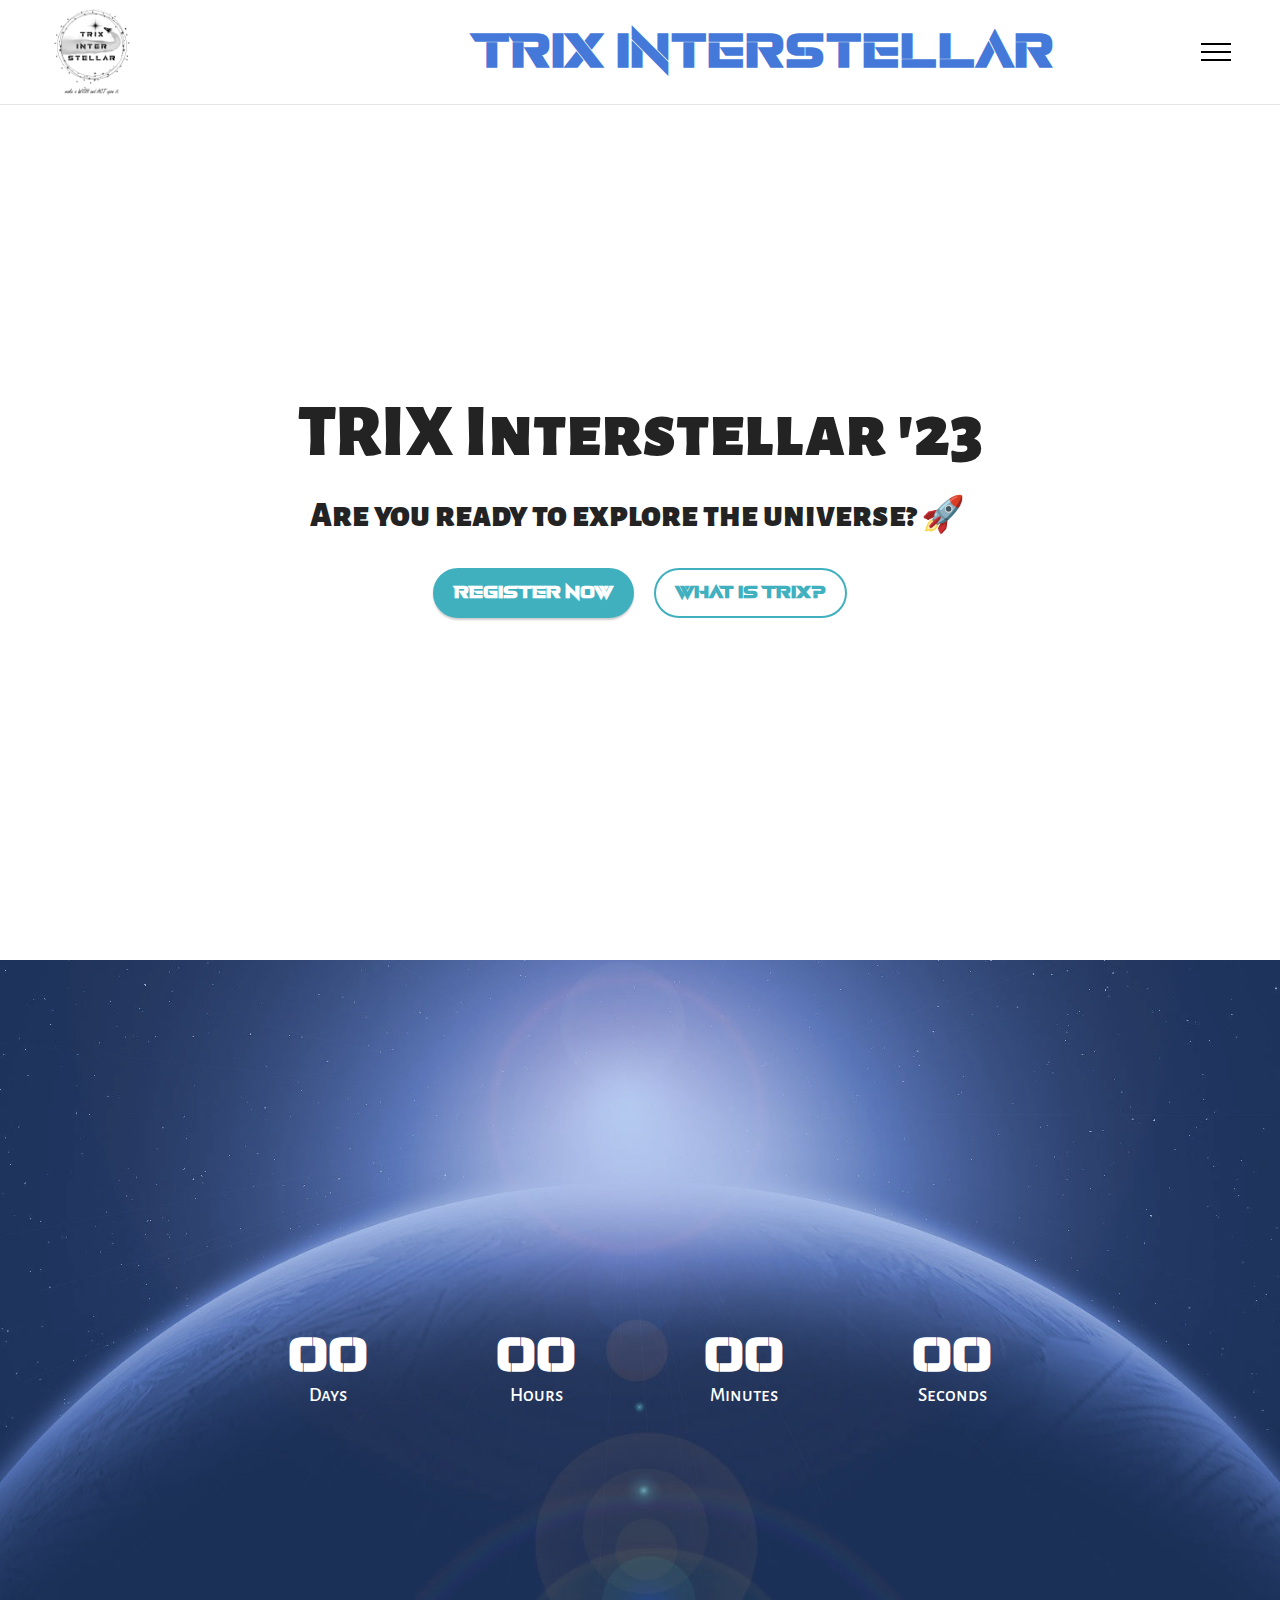
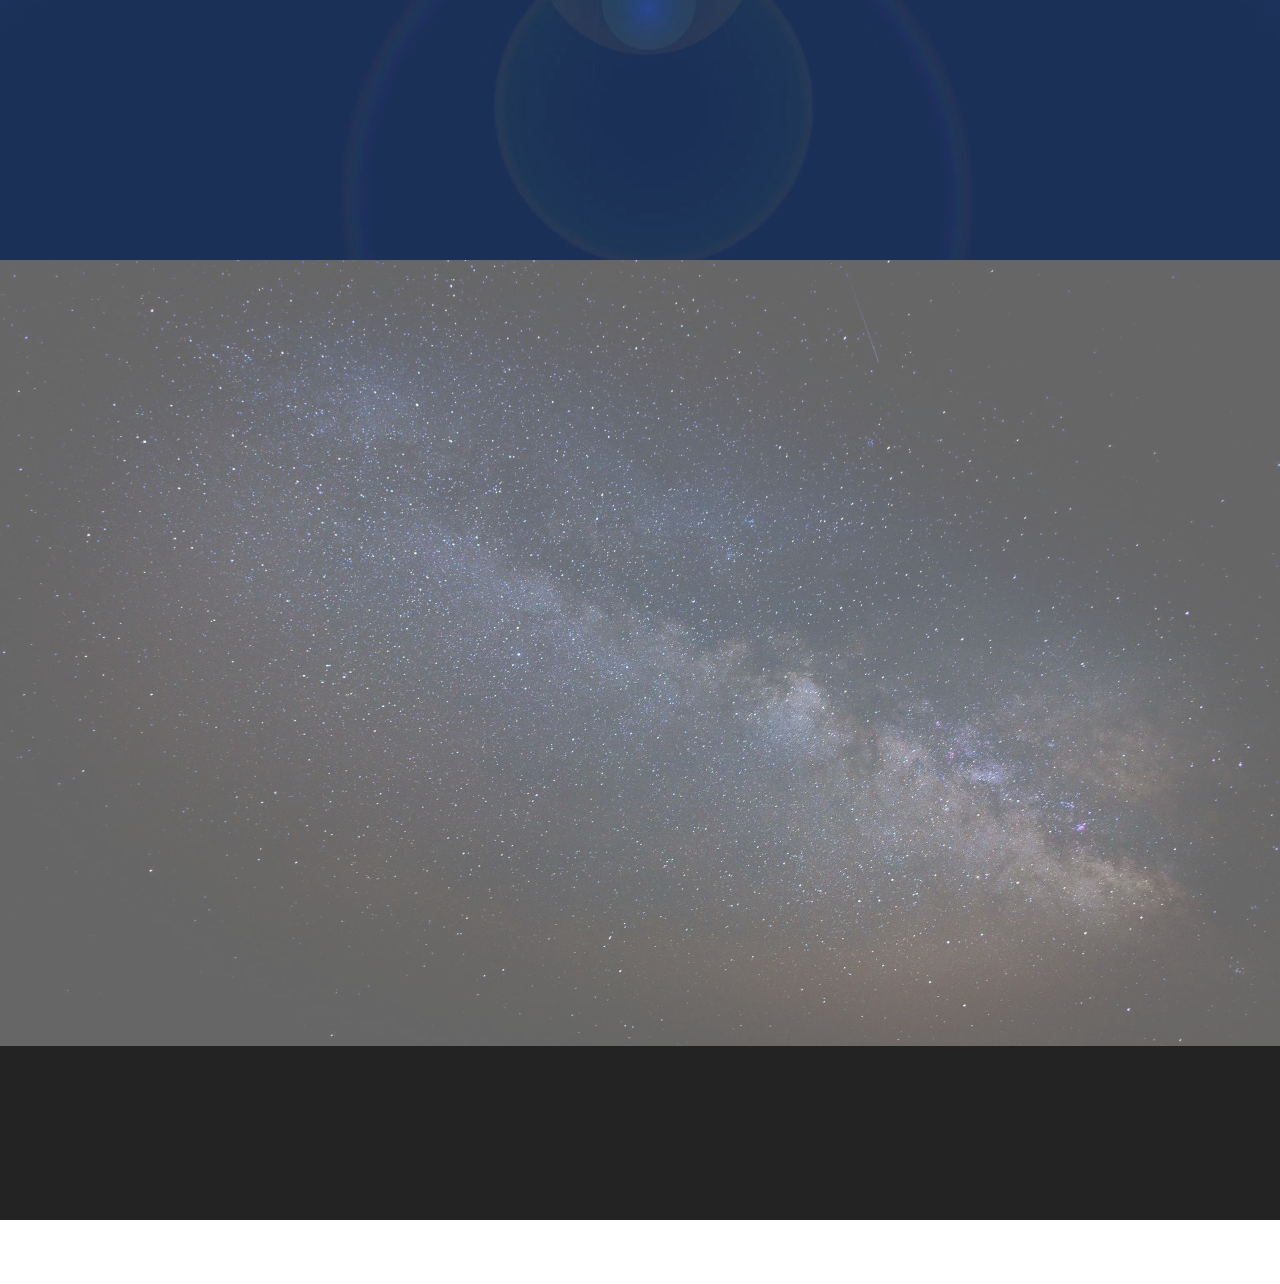
==== index.html @ 41566b62 "dd" ====
<!DOCTYPE html>
<html  >
<head>
  <!-- Site made with Mobirise Website Builder v5.8.4, https://mobirise.com -->
  <meta charset="UTF-8">
  <meta http-equiv="X-UA-Compatible" content="IE=edge">
  <meta name="generator" content="Mobirise v5.8.4, mobirise.com">
  <meta name="viewport" content="width=device-width, initial-scale=1, minimum-scale=1">
  <link rel="shortcut icon" href="assets/images/trix-logo-128x128-2.png" type="image/x-icon">
  <meta name="description" content="">
  
  
  <title>Home</title>
  <link rel="stylesheet" href="assets/bootstrap/css/bootstrap.min.css">
  <link rel="stylesheet" href="assets/bootstrap/css/bootstrap-grid.min.css">
  <link rel="stylesheet" href="assets/bootstrap/css/bootstrap-reboot.min.css">
  <link rel="stylesheet" href="assets/animatecss/animate.css">
  <link rel="stylesheet" href="assets/dropdown/css/style.css">
  <link rel="stylesheet" href="assets/socicon/css/styles.css">
  <link rel="stylesheet" href="assets/theme/css/style.css">
  <link href="assets/fonts/style.css" rel="stylesheet">
  <link rel="preload" as="style" href="assets/mobirise/css/mbr-additional.css"><link rel="stylesheet" href="assets/mobirise/css/mbr-additional.css" type="text/css">

  
  
  
</head>
<body>
  
  <section data-bs-version="5.1" class="menu cid-s48OLK6784" once="menu" id="menu1-h">
    
    <nav class="navbar navbar-dropdown navbar-fixed-top collapsed">
        <div class="container-fluid">
            <div class="navbar-brand">
                <span class="navbar-logo">
                    
                        <a href="index.html"><img src="assets/images/logo-trix-final-rez-mare-192x192.png" alt="TRIX Interstellar" style="height: 5.5rem;"></a>
                    
                </span>
                <span class="navbar-caption-wrap"><a class="navbar-caption text-primary display-2" href="index.html">&nbsp; &nbsp; &nbsp; &nbsp; &nbsp; &nbsp; &nbsp; &nbsp; &nbsp; &nbsp; &nbsp; &nbsp; &nbsp; &nbsp;TRIX Interstellar</a></span>
            </div>
            <button class="navbar-toggler" type="button" data-toggle="collapse" data-bs-toggle="collapse" data-target="#navbarSupportedContent" data-bs-target="#navbarSupportedContent" aria-controls="navbarNavAltMarkup" aria-expanded="false" aria-label="Toggle navigation">
                <div class="hamburger">
                    <span></span>
                    <span></span>
                    <span></span>
                    <span></span>
                </div>
            </button>
            <div class="collapse navbar-collapse" id="navbarSupportedContent">
                <ul class="navbar-nav nav-dropdown" data-app-modern-menu="true"><li class="nav-item"><a class="nav-link link text-black text-primary display-4" href="page8.html">Agenda</a></li><li class="nav-item"><a class="nav-link link text-black text-primary display-4" href="https://bit.ly/trixshop" target="_blank">SHOP</a></li><li class="nav-item"><a class="nav-link link text-black text-primary display-4" href="page5.html">LUGGAGE</a></li><li class="nav-item"><a class="nav-link link text-black text-primary display-4" href="page3.html">about trix</a></li><li class="nav-item"><a class="nav-link link text-black text-primary display-4" href="page4.html">LOCATION</a></li><li class="nav-item"><a class="nav-link link text-black text-primary display-4" href="page6.html">PARTY</a></li>
                    <li class="nav-item"><a class="nav-link link text-black text-primary display-4" href="page7.html" aria-expanded="false">CONTACT OC</a></li><li class="nav-item"><a class="nav-link link text-black text-primary display-4" href="page7.html">conference team</a></li><li class="nav-item"><a class="nav-link link text-black text-primary display-4" href="page7.html">oc rollcall</a></li></ul>
                
                <div class="navbar-buttons mbr-section-btn"><a class="btn btn-primary display-4" href="https://whm75pkbrs6.typeform.com/to/jG38R8ZY" target="_blank">REGISTER NOW</a></div>
            </div>
        </div>
    </nav>

</section>

<section data-bs-version="5.1" class="header1 cid-s48MCQYojq mbr-fullscreen" data-bg-video="https://vimeo.com/428046504" id="header1-f">

    

    <div class="mbr-overlay" style="opacity: 0.5; background-color: rgb(255, 255, 255);"></div>

    <div class="align-center container">
        <div class="row justify-content-center">
            <div class="col-12 col-lg-8">
                <h1 class="mbr-section-title mbr-fonts-style mb-3 display-1"><strong>TRIX Interstellar '23</strong><br></h1>
                
                <p class="mbr-text mbr-fonts-style display-5"><strong>Are you ready to explore the universe? 🚀&nbsp;</strong></p>
                <div class="mbr-section-btn mt-3"><a class="btn btn-success display-4" href="https://whm75pkbrs6.typeform.com/to/jG38R8ZY" target="_blank">REGISTER NOW</a> <a class="btn btn-success-outline display-4" href="page3.html">WHAT IS TRIX?</a></div>
            </div>
        </div>
    </div>
</section>

<section data-bs-version="5.1" class="countdown4 cid-tCaz2VCz0P mbr-fullscreen" id="countdown4-1o">
    

    
    <div class="mbr-overlay" style="opacity: 0.4; background-color: rgb(68, 121, 217);">
    </div>
    <div class="container-fluid">
        <div class="row justify-content-center">
            <div class="col-lg-8">
                <h3 class="mbr-section-title mb-5 align-center mbr-fonts-style display-2">
                    <strong>Coming Soon</strong>
                </h3>
                
                <div class="countdown-cont align-center mb-5">
                    <div class="daysCountdown col-xs-3 col-sm-3 col-md-3" title="Days"></div>
                    <div class="hoursCountdown col-xs-3 col-sm-3 col-md-3" title="Hours"></div>
                    <div class="minutesCountdown col-xs-3 col-sm-3 col-md-3" title="Minutes"></div>
                    <div class="secondsCountdown col-xs-3 col-sm-3 col-md-3" title="Seconds"></div>
                    <div class="countdown" data-due-date="2023/05/19"></div>
                </div>
                <p class="mbr-text mb-5 align-center mbr-fonts-style display-7">
                    Follow us on instagram to see more updates</p>
                <div class="icons-menu row justify-content-center display-7">
                    
                    
                    
                    
                <div class="soc-item col-auto">
                        <a href="https://www.instagram.com/trix.interstellar/" target="_blank" class="social__link">
                            <span class="mbr-iconfont socicon-instagram socicon"></span>
                        </a>
                    </div></div>
                
            </div>
        </div>
    </div>
</section>

<section data-bs-version="5.1" class="video2 cid-tBHTQDL5av" id="video2-l">
    
    
    <div class="mbr-overlay" style="opacity: 0.4; background-color: rgb(255, 255, 255);"></div>
    <div class="container-fluid">
        <div class="mbr-section-head">
            <h4 class="mbr-section-title mbr-fonts-style mb-0 display-2">
                <strong>TRIX Interstellar Official Video</strong></h4>
            
        </div>
        <div class="row justify-content-center mt-4">
            <div class="col-12 col-md-9 video-block">
                <div class="video-wrapper"><iframe class="mbr-embedded-video" src="https://www.youtube.com/embed/Jb1TENOZJcw?rel=0&amp;amp;mute=1&amp;showinfo=0&amp;autoplay=1&amp;loop=1&amp;playlist=Jb1TENOZJcw" width="1280" height="720" frameborder="0" allowfullscreen></iframe></div>
                
            </div>
        </div>
    </div>
</section>

<section data-bs-version="5.1" class="footer3 cid-s48P1Icc8J" once="footers" id="footer3-i">

    

    

    <div class="container">
        <div class="media-container-row align-center mbr-white">
            <div class="row row-links">
                <ul class="foot-menu">
                    
                    
                    
                    
                    
                <li class="foot-menu-item mbr-fonts-style display-7"></li><li class="foot-menu-item mbr-fonts-style display-7"><strong>TRIX INTERSTELLAR '23</strong></li><li class="foot-menu-item mbr-fonts-style display-7"></li></ul>
            </div>
            <div class="row social-row">
                <div class="social-list align-right pb-2">
                    
                    
                    
                    
                    
                    
                <div class="soc-item">
                        <a href="https://www.youtube.com/watch?v=Jb1TENOZJcw" target="_blank">
                            <span class="mbr-iconfont mbr-iconfont-social socicon-youtube socicon" style="color: rgb(255, 255, 255); fill: rgb(255, 255, 255);"></span>
                        </a>
                    </div><div class="soc-item">
                        <a href="https://www.instagram.com/trix.interstellar/" target="_blank">
                            <span class="mbr-iconfont mbr-iconfont-social socicon-instagram socicon"></span>
                        </a>
                    </div></div>
            </div>
            <div class="row row-copirayt">
                <p class="mbr-text mb-0 mbr-fonts-style mbr-white align-center display-7">
                    © Copyright 2023 OC Mambo. All Rights Reserved.
                </p>
            </div>
        </div>
    </div>
</section><section class="display-7" style="padding: 0;align-items: center;justify-content: center;flex-wrap: wrap;    align-content: center;display: flex;position: relative;height: 4rem;"><a href="https://mobiri.se/2998771" style="flex: 1 1;height: 4rem;position: absolute;width: 100%;z-index: 1;"><img alt="" style="height: 4rem;" src="[data-uri]"></a><p style="margin: 0;text-align: center;" class="display-7">Made with &#8204;</p><a style="z-index:1" href="https://mobirise.com/html-editor.html">HTML Editor</a></section><script src="assets/bootstrap/js/bootstrap.bundle.min.js"></script>  <script src="assets/smoothscroll/smooth-scroll.js"></script>  <script src="assets/ytplayer/index.js"></script>  <script src="assets/vimeoplayer/player.js"></script>  <script src="assets/countdown/countdown.js"></script>  <script src="assets/playervimeo/vimeo_player.js"></script>  <script src="assets/dropdown/js/navbar-dropdown.js"></script>  <script src="assets/theme/js/script.js"></script>  
  
  
 <div id="scrollToTop" class="scrollToTop mbr-arrow-up"><a style="text-align: center;"><i class="mbr-arrow-up-icon mbr-arrow-up-icon-cm cm-icon cm-icon-smallarrow-up"></i></a></div>
    <input name="animation" type="hidden">
  </body>
</html>
---- assets/dropdown/css/style.css ----
.navbar-dropdown {
  left: 0;
  padding: 0;
  position: absolute;
  right: 0;
  top: 0;
  transition: all 0.45s ease;
  z-index: 1030;
  background: #282828; }
  .navbar-dropdown .navbar-logo {
    margin-right: 0.8rem;
    transition: margin 0.3s ease-in-out;
    vertical-align: middle; }
    .navbar-dropdown .navbar-logo img {
      height: 3.125rem;
      transition: all 0.3s ease-in-out; }
    .navbar-dropdown .navbar-logo.mbr-iconfont {
      font-size: 3.125rem;
      line-height: 3.125rem; }
  .navbar-dropdown .navbar-caption {
    font-weight: 700;
    white-space: normal;
    vertical-align: -4px;
    line-height: 3.125rem !important; }
    .navbar-dropdown .navbar-caption, .navbar-dropdown .navbar-caption:hover {
      color: inherit;
      text-decoration: none; }
  .navbar-dropdown .mbr-iconfont + .navbar-caption {
    vertical-align: -1px; }
  .navbar-dropdown.navbar-fixed-top {
    position: fixed; }
  .navbar-dropdown .navbar-brand span {
    vertical-align: -4px; }
  .navbar-dropdown.bg-color.transparent {
    background: none; }
  .navbar-dropdown.navbar-short .navbar-brand {
    padding: 0.625rem 0; }
    .navbar-dropdown.navbar-short .navbar-brand span {
      vertical-align: -1px; }
  .navbar-dropdown.navbar-short .navbar-caption {
    line-height: 2.375rem !important;
    vertical-align: -2px; }
  .navbar-dropdown.navbar-short .navbar-logo {
    margin-right: 0.5rem; }
    .navbar-dropdown.navbar-short .navbar-logo img {
      height: 2.375rem; }
    .navbar-dropdown.navbar-short .navbar-logo.mbr-iconfont {
      font-size: 2.375rem;
      line-height: 2.375rem; }
  .navbar-dropdown.navbar-short .mbr-table-cell {
    height: 3.625rem; }
  .navbar-dropdown .navbar-close {
    left: 0.6875rem;
    position: fixed;
    top: 0.75rem;
    z-index: 1000; }
  .navbar-dropdown .hamburger-icon {
    content: "";
    display: inline-block;
    vertical-align: middle;
    width: 16px;
    -webkit-box-shadow: 0 -6px 0 1px #282828,0 0 0 1px #282828,0 6px 0 1px #282828;
    -moz-box-shadow: 0 -6px 0 1px #282828,0 0 0 1px #282828,0 6px 0 1px #282828;
    box-shadow: 0 -6px 0 1px #282828,0 0 0 1px #282828,0 6px 0 1px #282828; }

.dropdown-menu .dropdown-toggle[data-toggle="dropdown-submenu"]::after {
  border-bottom: 0.35em solid transparent;
  border-left: 0.35em solid;
  border-right: 0;
  border-top: 0.35em solid transparent;
  margin-left: 0.3rem; }

.dropdown-menu .dropdown-item:focus {
  outline: 0; }

.nav-dropdown {
  font-size: 0.75rem;
  font-weight: 500;
  height: auto !important; }
  .nav-dropdown .nav-btn {
    padding-left: 1rem; }
  .nav-dropdown .link {
    margin: .667em 1.667em;
    font-weight: 500;
    padding: 0;
    transition: color .2s ease-in-out; }
    .nav-dropdown .link.dropdown-toggle {
      margin-right: 2.583em; }
      .nav-dropdown .link.dropdown-toggle::after {
        margin-left: .25rem;
        border-top: 0.35em solid;
        border-right: 0.35em solid transparent;
        border-left: 0.35em solid transparent;
        border-bottom: 0; }
      .nav-dropdown .link.dropdown-toggle[aria-expanded="true"] {
        margin: 0;
        padding: 0.667em 3.263em  0.667em 1.667em; }
  .nav-dropdown .link::after,
  .nav-dropdown .dropdown-item::after {
    color: inherit; }
  .nav-dropdown .btn {
    font-size: 0.75rem;
    font-weight: 700;
    letter-spacing: 0;
    margin-bottom: 0;
    padding-left: 1.25rem;
    padding-right: 1.25rem; }
  .nav-dropdown .dropdown-menu {
    border-radius: 0;
    border: 0;
    left: 0;
    margin: 0;
    padding-bottom: 1.25rem;
    padding-top: 1.25rem;
    position: relative; }
  .nav-dropdown .dropdown-submenu {
    margin-left: 0.125rem;
    top: 0; }
  .nav-dropdown .dropdown-item {
    font-weight: 500;
    line-height: 2;
    padding: 0.3846em 4.615em 0.3846em 1.5385em;
    position: relative;
    transition: color .2s ease-in-out, background-color .2s ease-in-out; }
    .nav-dropdown .dropdown-item::after {
      margin-top: -0.3077em;
      position: absolute;
      right: 1.1538em;
      top: 50%; }
    .nav-dropdown .dropdown-item:focus, .nav-dropdown .dropdown-item:hover {
      background: none; }

@media (max-width: 767px) {
  .nav-dropdown.navbar-toggleable-sm {
    bottom: 0;
    display: none;
    left: 0;
    overflow-x: hidden;
    position: fixed;
    top: 0;
    transform: translateX(-100%);
    -ms-transform: translateX(-100%);
    -webkit-transform: translateX(-100%);
    width: 18.75rem;
    z-index: 999; } }
.nav-dropdown.navbar-toggleable-xl {
  bottom: 0;
  display: none;
  left: 0;
  overflow-x: hidden;
  position: fixed;
  top: 0;
  transform: translateX(-100%);
  -ms-transform: translateX(-100%);
  -webkit-transform: translateX(-100%);
  width: 18.75rem;
  z-index: 999; }

.nav-dropdown-sm {
  display: block !important;
  overflow-x: hidden;
  overflow: auto;
  padding-top: 3.875rem; }
  .nav-dropdown-sm::after {
    content: "";
    display: block;
    height: 3rem;
    width: 100%; }
  .nav-dropdown-sm.collapse.in ~ .navbar-close {
    display: block !important; }
  .nav-dropdown-sm.collapsing, .nav-dropdown-sm.collapse.in {
    transform: translateX(0);
    -ms-transform: translateX(0);
    -webkit-transform: translateX(0);
    transition: all 0.25s ease-out;
    -webkit-transition: all 0.25s ease-out;
    background: #282828; }
  .nav-dropdown-sm.collapsing[aria-expanded="false"] {
    transform: translateX(-100%);
    -ms-transform: translateX(-100%);
    -webkit-transform: translateX(-100%); }
  .nav-dropdown-sm .nav-item {
    display: block;
    margin-left: 0 !important;
    padding-left: 0; }
  .nav-dropdown-sm .link,
  .nav-dropdown-sm .dropdown-item {
    border-top: 1px dotted rgba(255, 255, 255, 0.1);
    font-size: 0.8125rem;
    line-height: 1.6;
    margin: 0 !important;
    padding: 0.875rem 2.4rem 0.875rem 1.5625rem !important;
    position: relative;
    white-space: normal; }
    .nav-dropdown-sm .link:focus, .nav-dropdown-sm .link:hover,
    .nav-dropdown-sm .dropdown-item:focus,
    .nav-dropdown-sm .dropdown-item:hover {
      background: rgba(0, 0, 0, 0.2) !important;
      color: #c0a375; }
  .nav-dropdown-sm .nav-btn {
    position: relative;
    padding: 1.5625rem 1.5625rem 0 1.5625rem; }
    .nav-dropdown-sm .nav-btn::before {
      border-top: 1px dotted rgba(255, 255, 255, 0.1);
      content: "";
      left: 0;
      position: absolute;
      top: 0;
      width: 100%; }
    .nav-dropdown-sm .nav-btn + .nav-btn {
      padding-top: 0.625rem; }
      .nav-dropdown-sm .nav-btn + .nav-btn::before {
        display: none; }
  .nav-dropdown-sm .btn {
    padding: 0.625rem 0; }
  .nav-dropdown-sm .dropdown-toggle[data-toggle="dropdown-submenu"]::after {
    margin-left: .25rem;
    border-top: 0.35em solid;
    border-right: 0.35em solid transparent;
    border-left: 0.35em solid transparent;
    border-bottom: 0; }
  .nav-dropdown-sm .dropdown-toggle[data-toggle="dropdown-submenu"][aria-expanded="true"]::after {
    border-top: 0;
    border-right: 0.35em solid transparent;
    border-left: 0.35em solid transparent;
    border-bottom: 0.35em solid; }
  .nav-dropdown-sm .dropdown-menu {
    margin: 0;
    padding: 0;
    position: relative;
    top: 0;
    left: 0;
    width: 100%;
    border: 0;
    float: none;
    border-radius: 0;
    background: none; }
  .nav-dropdown-sm .dropdown-submenu {
    left: 100%;
    margin-left: 0.125rem;
    margin-top: -1.25rem;
    top: 0; }

.navbar-toggleable-sm .nav-dropdown .dropdown-menu {
  position: absolute; }

.navbar-toggleable-sm .nav-dropdown .dropdown-submenu {
  left: 100%;
  margin-left: 0.125rem;
  margin-top: -1.25rem;
  top: 0; }

.navbar-toggleable-sm.opened .nav-dropdown .dropdown-menu {
  position: relative; }

.navbar-toggleable-sm.opened .nav-dropdown .dropdown-submenu {
  left: 0;
  margin-left: 00rem;
  margin-top: 0rem;
  top: 0; }

.is-builder .nav-dropdown.collapsing {
  transition: none !important; }
---- assets/socicon/css/styles.css ----
@charset "UTF-8";

@font-face {
  font-family: 'Socicon';
  src:  url('../fonts/socicon.eot');
  src:  url('../fonts/socicon.eot?#iefix') format('embedded-opentype'),
    url('../fonts/socicon.woff2') format('woff2'),
    url('../fonts/socicon.ttf') format('truetype'),
    url('../fonts/socicon.woff') format('woff'),
    url('../fonts/socicon.svg#socicon') format('svg');
  font-weight: normal;
  font-style: normal;
  font-display: swap;
}

[data-icon]:before {
  font-family: "socicon" !important;
  content: attr(data-icon);
  font-style: normal !important;
  font-weight: normal !important;
  font-variant: normal !important;
  text-transform: none !important;
  speak: none;
  line-height: 1;
  -webkit-font-smoothing: antialiased;
  -moz-osx-font-smoothing: grayscale;
}

[class^="socicon-"], [class*=" socicon-"] {
  /* use !important to prevent issues with browser extensions that change fonts */
  font-family: 'Socicon' !important;
  speak: none;
  font-style: normal;
  font-weight: normal;
  font-variant: normal;
  text-transform: none;
  line-height: 1;

  /* Better Font Rendering =========== */
  -webkit-font-smoothing: antialiased;
  -moz-osx-font-smoothing: grayscale;
}

.socicon-eitaa:before {
  content: "\e97c";
}
.socicon-soroush:before {
  content: "\e97d";
}
.socicon-bale:before {
  content: "\e97e";
}
.socicon-zazzle:before {
  content: "\e97b";
}
.socicon-society6:before {
  content: "\e97a";
}
.socicon-redbubble:before {
  content: "\e979";
}
.socicon-avvo:before {
  content: "\e978";
}
.socicon-stitcher:before {
  content: "\e977";
}
.socicon-googlehangouts:before {
  content: "\e974";
}
.socicon-dlive:before {
  content: "\e975";
}
.socicon-vsco:before {
  content: "\e976";
}
.socicon-flipboard:before {
  content: "\e973";
}
.socicon-ubuntu:before {
  content: "\e958";
}
.socicon-artstation:before {
  content: "\e959";
}
.socicon-invision:before {
  content: "\e95a";
}
.socicon-torial:before {
  content: "\e95b";
}
.socicon-collectorz:before {
  content: "\e95c";
}
.socicon-seenthis:before {
  content: "\e95d";
}
.socicon-googleplaymusic:before {
  content: "\e95e";
}
.socicon-debian:before {
  content: "\e95f";
}
.socicon-filmfreeway:before {
  content: "\e960";
}
.socicon-gnome:before {
  content: "\e961";
}
.socicon-itchio:before {
  content: "\e962";
}
.socicon-jamendo:before {
  content: "\e963";
}
.socicon-mix:before {
  content: "\e964";
}
.socicon-sharepoint:before {
  content: "\e965";
}
.socicon-tinder:before {
  content: "\e966";
}
.socicon-windguru:before {
  content: "\e967";
}
.socicon-cdbaby:before {
  content: "\e968";
}
.socicon-elementaryos:before {
  content: "\e969";
}
.socicon-stage32:before {
  content: "\e96a";
}
.socicon-tiktok:before {
  content: "\e96b";
}
.socicon-gitter:before {
  content: "\e96c";
}
.socicon-letterboxd:before {
  content: "\e96d";
}
.socicon-threema:before {
  content: "\e96e";
}
.socicon-splice:before {
  content: "\e96f";
}
.socicon-metapop:before {
  content: "\e970";
}
.socicon-naver:before {
  content: "\e971";
}
.socicon-remote:before {
  content: "\e972";
}
.socicon-internet:before {
  content: "\e957";
}
.socicon-moddb:before {
  content: "\e94b";
}
.socicon-indiedb:before {
  content: "\e94c";
}
.socicon-traxsource:before {
  content: "\e94d";
}
.socicon-gamefor:before {
  content: "\e94e";
}
.socicon-pixiv:before {
  content: "\e94f";
}
.socicon-myanimelist:before {
  content: "\e950";
}
.socicon-blackberry:before {
  content: "\e951";
}
.socicon-wickr:before {
  content: "\e952";
}
.socicon-spip:before {
  content: "\e953";
}
.socicon-napster:before {
  content: "\e954";
}
.socicon-beatport:before {
  content: "\e955";
}
.socicon-hackerone:before {
  content: "\e956";
}
.socicon-hackernews:before {
  content: "\e946";
}
.socicon-smashwords:before {
  content: "\e947";
}
.socicon-kobo:before {
  content: "\e948";
}
.socicon-bookbub:before {
  content: "\e949";
}
.socicon-mailru:before {
  content: "\e94a";
}
.socicon-gitlab:before {
  content: "\e945";
}
.socicon-instructables:before {
  content: "\e944";
}
.socicon-portfolio:before {
  content: "\e943";
}
.socicon-codered:before {
  content: "\e940";
}
.socicon-origin:before {
  content: "\e941";
}
.socicon-nextdoor:before {
  content: "\e942";
}
.socicon-udemy:before {
  content: "\e93f";
}
.socicon-livemaster:before {
  content: "\e93e";
}
.socicon-crunchbase:before {
  content: "\e93b";
}
.socicon-homefy:before {
  content: "\e93c";
}
.socicon-calendly:before {
  content: "\e93d";
}
.socicon-realtor:before {
  content: "\e90f";
}
.socicon-tidal:before {
  content: "\e910";
}
.socicon-qobuz:before {
  content: "\e911";
}
.socicon-natgeo:before {
  content: "\e912";
}
.socicon-mastodon:before {
  content: "\e913";
}
.socicon-unsplash:before {
  content: "\e914";
}
.socicon-homeadvisor:before {
  content: "\e915";
}
.socicon-angieslist:before {
  content: "\e916";
}
.socicon-codepen:before {
  content: "\e917";
}
.socicon-slack:before {
  content: "\e918";
}
.socicon-openaigym:before {
  content: "\e919";
}
.socicon-logmein:before {
  content: "\e91a";
}
.socicon-fiverr:before {
  content: "\e91b";
}
.socicon-gotomeeting:before {
  content: "\e91c";
}
.socicon-aliexpress:before {
  content: "\e91d";
}
.socicon-guru:before {
  content: "\e91e";
}
.socicon-appstore:before {
  content: "\e91f";
}
.socicon-homes:before {
  content: "\e920";
}
.socicon-zoom:before {
  content: "\e921";
}
.socicon-alibaba:before {
  content: "\e922";
}
.socicon-craigslist:before {
  content: "\e923";
}
.socicon-wix:before {
  content: "\e924";
}
.socicon-redfin:before {
  content: "\e925";
}
.socicon-googlecalendar:before {
  content: "\e926";
}
.socicon-shopify:before {
  content: "\e927";
}
.socicon-freelancer:before {
  content: "\e928";
}
.socicon-seedrs:before {
  content: "\e929";
}
.socicon-bing:before {
  content: "\e92a";
}
.socicon-doodle:before {
  content: "\e92b";
}
.socicon-bonanza:before {
  content: "\e92c";
}
.socicon-squarespace:before {
  content: "\e92d";
}
.socicon-toptal:before {
  content: "\e92e";
}
.socicon-gust:before {
  content: "\e92f";
}
.socicon-ask:before {
  content: "\e930";
}
.socicon-trulia:before {
  content: "\e931";
}
.socicon-loomly:before {
  content: "\e932";
}
.socicon-ghost:before {
  content: "\e933";
}
.socicon-upwork:before {
  content: "\e934";
}
.socicon-fundable:before {
  content: "\e935";
}
.socicon-booking:before {
  content: "\e936";
}
.socicon-googlemaps:before {
  content: "\e937";
}
.socicon-zillow:before {
  content: "\e938";
}
.socicon-niconico:before {
  content: "\e939";
}
.socicon-toneden:before {
  content: "\e93a";
}
.socicon-augment:before {
  content: "\e908";
}
.socicon-bitbucket:before {
  content: "\e909";
}
.socicon-fyuse:before {
  content: "\e90a";
}
.socicon-yt-gaming:before {
  content: "\e90b";
}
.socicon-sketchfab:before {
  content: "\e90c";
}
.socicon-mobcrush:before {
  content: "\e90d";
}
.socicon-microsoft:before {
  content: "\e90e";
}
.socicon-pandora:before {
  content: "\e907";
}
.socicon-messenger:before {
  content: "\e906";
}
.socicon-gamewisp:before {
  content: "\e905";
}
.socicon-bloglovin:before {
  content: "\e904";
}
.socicon-tunein:before {
  content: "\e903";
}
.socicon-gamejolt:before {
  content: "\e901";
}
.socicon-trello:before {
  content: "\e902";
}
.socicon-spreadshirt:before {
  content: "\e900";
}
.socicon-500px:before {
  content: "\e000";
}
.socicon-8tracks:before {
  content: "\e001";
}
.socicon-airbnb:before {
  content: "\e002";
}
.socicon-alliance:before {
  content: "\e003";
}
.socicon-amazon:before {
  content: "\e004";
}
.socicon-amplement:before {
  content: "\e005";
}
.socicon-android:before {
  content: "\e006";
}
.socicon-angellist:before {
  content: "\e007";
}
.socicon-apple:before {
  content: "\e008";
}
.socicon-appnet:before {
  content: "\e009";
}
.socicon-baidu:before {
  content: "\e00a";
}
.socicon-bandcamp:before {
  content: "\e00b";
}
.socicon-battlenet:before {
  content: "\e00c";
}
.socicon-mixer:before {
  content: "\e00d";
}
.socicon-bebee:before {
  content: "\e00e";
}
.socicon-bebo:before {
  content: "\e00f";
}
.socicon-behance:before {
  content: "\e010";
}
.socicon-blizzard:before {
  content: "\e011";
}
.socicon-blogger:before {
  content: "\e012";
}
.socicon-buffer:before {
  content: "\e013";
}
.socicon-chrome:before {
  content: "\e014";
}
.socicon-coderwall:before {
  content: "\e015";
}
.socicon-curse:before {
  content: "\e016";
}
.socicon-dailymotion:before {
  content: "\e017";
}
.socicon-deezer:before {
  content: "\e018";
}
.socicon-delicious:before {
  content: "\e019";
}
.socicon-deviantart:before {
  content: "\e01a";
}
.socicon-diablo:before {
  content: "\e01b";
}
.socicon-digg:before {
  content: "\e01c";
}
.socicon-discord:before {
  content: "\e01d";
}
.socicon-disqus:before {
  content: "\e01e";
}
.socicon-douban:before {
  content: "\e01f";
}
.socicon-draugiem:before {
  content: "\e020";
}
.socicon-dribbble:before {
  content: "\e021";
}
.socicon-drupal:before {
  content: "\e022";
}
.socicon-ebay:before {
  content: "\e023";
}
.socicon-ello:before {
  content: "\e024";
}
.socicon-endomodo:before {
  content: "\e025";
}
.socicon-envato:before {
  content: "\e026";
}
.socicon-etsy:before {
  content: "\e027";
}
.socicon-facebook:before {
  content: "\e028";
}
.socicon-feedburner:before {
  content: "\e029";
}
.socicon-filmweb:before {
  content: "\e02a";
}
.socicon-firefox:before {
  content: "\e02b";
}
.socicon-flattr:before {
  content: "\e02c";
}
.socicon-flickr:before {
  content: "\e02d";
}
.socicon-formulr:before {
  content: "\e02e";
}
.socicon-forrst:before {
  content: "\e02f";
}
.socicon-foursquare:before {
  content: "\e030";
}
.socicon-friendfeed:before {
  content: "\e031";
}
.socicon-github:before {
  content: "\e032";
}
.socicon-goodreads:before {
  content: "\e033";
}
.socicon-google:before {
  content: "\e034";
}
.socicon-googlescholar:before {
  content: "\e035";
}
.socicon-googlegroups:before {
  content: "\e036";
}
.socicon-googlephotos:before {
  content: "\e037";
}
.socicon-googleplus:before {
  content: "\e038";
}
.socicon-grooveshark:before {
  content: "\e039";
}
.socicon-hackerrank:before {
  content: "\e03a";
}
.socicon-hearthstone:before {
  content: "\e03b";
}
.socicon-hellocoton:before {
  content: "\e03c";
}
.socicon-heroes:before {
  content: "\e03d";
}
.socicon-smashcast:before {
  content: "\e03e";
}
.socicon-horde:before {
  content: "\e03f";
}
.socicon-houzz:before {
  content: "\e040";
}
.socicon-icq:before {
  content: "\e041";
}
.socicon-identica:before {
  content: "\e042";
}
.socicon-imdb:before {
  content: "\e043";
}
.socicon-instagram:before {
  content: "\e044";
}
.socicon-issuu:before {
  content: "\e045";
}
.socicon-istock:before {
  content: "\e046";
}
.socicon-itunes:before {
  content: "\e047";
}
.socicon-keybase:before {
  content: "\e048";
}
.socicon-lanyrd:before {
  content: "\e049";
}
.socicon-lastfm:before {
  content: "\e04a";
}
.socicon-line:before {
  content: "\e04b";
}
.socicon-linkedin:before {
  content: "\e04c";
}
.socicon-livejournal:before {
  content: "\e04d";
}
.socicon-lyft:before {
  content: "\e04e";
}
.socicon-macos:before {
  content: "\e04f";
}
.socicon-mail:before {
  content: "\e050";
}
.socicon-medium:before {
  content: "\e051";
}
.socicon-meetup:before {
  content: "\e052";
}
.socicon-mixcloud:before {
  content: "\e053";
}
.socicon-modelmayhem:before {
  content: "\e054";
}
.socicon-mumble:before {
  content: "\e055";
}
.socicon-myspace:before {
  content: "\e056";
}
.socicon-newsvine:before {
  content: "\e057";
}
.socicon-nintendo:before {
  content: "\e058";
}
.socicon-npm:before {
  content: "\e059";
}
.socicon-odnoklassniki:before {
  content: "\e05a";
}
.socicon-openid:before {
  content: "\e05b";
}
.socicon-opera:before {
  content: "\e05c";
}
.socicon-outlook:before {
  content: "\e05d";
}
.socicon-overwatch:before {
  content: "\e05e";
}
.socicon-patreon:before {
  content: "\e05f";
}
.socicon-paypal:before {
  content: "\e060";
}
.socicon-periscope:before {
  content: "\e061";
}
.socicon-persona:before {
  content: "\e062";
}
.socicon-pinterest:before {
  content: "\e063";
}
.socicon-play:before {
  content: "\e064";
}
.socicon-player:before {
  content: "\e065";
}
.socicon-playstation:before {
  content: "\e066";
}
.socicon-pocket:before {
  content: "\e067";
}
.socicon-qq:before {
  content: "\e068";
}
.socicon-quora:before {
  content: "\e069";
}
.socicon-raidcall:before {
  content: "\e06a";
}
.socicon-ravelry:before {
  content: "\e06b";
}
.socicon-reddit:before {
  content: "\e06c";
}
.socicon-renren:before {
  content: "\e06d";
}
.socicon-researchgate:before {
  content: "\e06e";
}
.socicon-residentadvisor:before {
  content: "\e06f";
}
.socicon-reverbnation:before {
  content: "\e070";
}
.socicon-rss:before {
  content: "\e071";
}
.socicon-sharethis:before {
  content: "\e072";
}
.socicon-skype:before {
  content: "\e073";
}
.socicon-slideshare:before {
  content: "\e074";
}
.socicon-smugmug:before {
  content: "\e075";
}
.socicon-snapchat:before {
  content: "\e076";
}
.socicon-songkick:before {
  content: "\e077";
}
.socicon-soundcloud:before {
  content: "\e078";
}
.socicon-spotify:before {
  content: "\e079";
}
.socicon-stackexchange:before {
  content: "\e07a";
}
.socicon-stackoverflow:before {
  content: "\e07b";
}
.socicon-starcraft:before {
  content: "\e07c";
}
.socicon-stayfriends:before {
  content: "\e07d";
}
.socicon-steam:before {
  content: "\e07e";
}
.socicon-storehouse:before {
  content: "\e07f";
}
.socicon-strava:before {
  content: "\e080";
}
.socicon-streamjar:before {
  content: "\e081";
}
.socicon-stumbleupon:before {
  content: "\e082";
}
.socicon-swarm:before {
  content: "\e083";
}
.socicon-teamspeak:before {
  content: "\e084";
}
.socicon-teamviewer:before {
  content: "\e085";
}
.socicon-technorati:before {
  content: "\e086";
}
.socicon-telegram:before {
  content: "\e087";
}
.socicon-tripadvisor:before {
  content: "\e088";
}
.socicon-tripit:before {
  content: "\e089";
}
.socicon-triplej:before {
  content: "\e08a";
}
.socicon-tumblr:before {
  content: "\e08b";
}
.socicon-twitch:before {
  content: "\e08c";
}
.socicon-twitter:before {
  content: "\e08d";
}
.socicon-uber:before {
  content: "\e08e";
}
.socicon-ventrilo:before {
  content: "\e08f";
}
.socicon-viadeo:before {
  content: "\e090";
}
.socicon-viber:before {
  content: "\e091";
}
.socicon-viewbug:before {
  content: "\e092";
}
.socicon-vimeo:before {
  content: "\e093";
}
.socicon-vine:before {
  content: "\e094";
}
.socicon-vkontakte:before {
  content: "\e095";
}
.socicon-warcraft:before {
  content: "\e096";
}
.socicon-wechat:before {
  content: "\e097";
}
.socicon-weibo:before {
  content: "\e098";
}
.socicon-whatsapp:before {
  content: "\e099";
}
.socicon-wikipedia:before {
  content: "\e09a";
}
.socicon-windows:before {
  content: "\e09b";
}
.socicon-wordpress:before {
  content: "\e09c";
}
.socicon-wykop:before {
  content: "\e09d";
}
.socicon-xbox:before {
  content: "\e09e";
}
.socicon-xing:before {
  content: "\e09f";
}
.socicon-yahoo:before {
  content: "\e0a0";
}
.socicon-yammer:before {
  content: "\e0a1";
}
.socicon-yandex:before {
  content: "\e0a2";
}
.socicon-yelp:before {
  content: "\e0a3";
}
.socicon-younow:before {
  content: "\e0a4";
}
.socicon-youtube:before {
  content: "\e0a5";
}
.socicon-zapier:before {
  content: "\e0a6";
}
.socicon-zerply:before {
  content: "\e0a7";
}
.socicon-zomato:before {
  content: "\e0a8";
}
.socicon-zynga:before {
  content: "\e0a9";
}
---- assets/theme/css/style.css ----
@charset "UTF-8";
section {
  background-color: #ffffff;
}

body {
  font-style: normal;
  line-height: 1.5;
  font-weight: 400;
  color: #232323;
  position: relative;
}

button {
  background-color: transparent;
  border-color: transparent;
}

section,
.container,
.container-fluid {
  position: relative;
  word-wrap: break-word;
}

a.mbr-iconfont:hover {
  text-decoration: none;
}

.article .lead p,
.article .lead ul,
.article .lead ol,
.article .lead pre,
.article .lead blockquote {
  margin-bottom: 0;
}

a {
  font-style: normal;
  font-weight: 400;
  cursor: pointer;
}
a, a:hover {
  text-decoration: none;
}

.mbr-section-title {
  font-style: normal;
  line-height: 1.3;
}

.mbr-section-subtitle {
  line-height: 1.3;
}

.mbr-text {
  font-style: normal;
  line-height: 1.7;
}

h1,
h2,
h3,
h4,
h5,
h6,
.display-1,
.display-2,
.display-4,
.display-5,
.display-7,
span,
p,
a {
  line-height: 1;
  word-break: break-word;
  word-wrap: break-word;
  font-weight: 400;
}

b,
strong {
  font-weight: bold;
}

input:-webkit-autofill, input:-webkit-autofill:hover, input:-webkit-autofill:focus, input:-webkit-autofill:active {
  transition-delay: 9999s;
  -webkit-transition-property: background-color, color;
  transition-property: background-color, color;
}

textarea[type=hidden] {
  display: none;
}

section {
  background-position: 50% 50%;
  background-repeat: no-repeat;
  background-size: cover;
}
section .mbr-background-video,
section .mbr-background-video-preview {
  position: absolute;
  bottom: 0;
  left: 0;
  right: 0;
  top: 0;
}

.hidden {
  visibility: hidden;
}

.mbr-z-index20 {
  z-index: 20;
}

/*! Base colors */
.mbr-white {
  color: #ffffff;
}

.mbr-black {
  color: #111111;
}

.mbr-bg-white {
  background-color: #ffffff;
}

.mbr-bg-black {
  background-color: #000000;
}

/*! Text-aligns */
.align-left {
  text-align: left;
}

.align-center {
  text-align: center;
}

.align-right {
  text-align: right;
}

/*! Font-weight  */
.mbr-light {
  font-weight: 300;
}

.mbr-regular {
  font-weight: 400;
}

.mbr-semibold {
  font-weight: 500;
}

.mbr-bold {
  font-weight: 700;
}

/*! Media  */
.media-content {
  flex-basis: 100%;
}

.media-container-row {
  display: flex;
  flex-direction: row;
  flex-wrap: wrap;
  justify-content: center;
  align-content: center;
  align-items: start;
}
.media-container-row .media-size-item {
  width: 400px;
}

.media-container-column {
  display: flex;
  flex-direction: column;
  flex-wrap: wrap;
  justify-content: center;
  align-content: center;
  align-items: stretch;
}
.media-container-column > * {
  width: 100%;
}

@media (min-width: 992px) {
  .media-container-row {
    flex-wrap: nowrap;
  }
}
figure {
  margin-bottom: 0;
  overflow: hidden;
}

figure[mbr-media-size] {
  transition: width 0.1s;
}

img,
iframe {
  display: block;
  width: 100%;
}

.card {
  background-color: transparent;
  border: none;
}

.card-box {
  width: 100%;
}

.card-img {
  text-align: center;
  flex-shrink: 0;
  -webkit-flex-shrink: 0;
}

.media {
  max-width: 100%;
  margin: 0 auto;
}

.mbr-figure {
  align-self: center;
}

.media-container > div {
  max-width: 100%;
}

.mbr-figure img,
.card-img img {
  width: 100%;
}

@media (max-width: 991px) {
  .media-size-item {
    width: auto !important;
  }

  .media {
    width: auto;
  }

  .mbr-figure {
    width: 100% !important;
  }
}
/*! Buttons */
.mbr-section-btn {
  margin-left: -0.6rem;
  margin-right: -0.6rem;
  font-size: 0;
}

.btn {
  font-weight: 600;
  border-width: 1px;
  font-style: normal;
  margin: 0.6rem 0.6rem;
  white-space: normal;
  transition: all 0.2s ease-in-out;
  display: inline-flex;
  align-items: center;
  justify-content: center;
  word-break: break-word;
}

.btn-sm {
  font-weight: 600;
  letter-spacing: 0px;
  transition: all 0.3s ease-in-out;
}

.btn-md {
  font-weight: 600;
  letter-spacing: 0px;
  transition: all 0.3s ease-in-out;
}

.btn-lg {
  font-weight: 600;
  letter-spacing: 0px;
  transition: all 0.3s ease-in-out;
}

.btn-form {
  margin: 0;
}
.btn-form:hover {
  cursor: pointer;
}

nav .mbr-section-btn {
  margin-left: 0rem;
  margin-right: 0rem;
}

/*! Btn icon margin */
.btn .mbr-iconfont,
.btn.btn-sm .mbr-iconfont {
  order: 1;
  cursor: pointer;
  margin-left: 0.5rem;
  vertical-align: sub;
}

.btn.btn-md .mbr-iconfont,
.btn.btn-md .mbr-iconfont {
  margin-left: 0.8rem;
}

.mbr-regular {
  font-weight: 400;
}

.mbr-semibold {
  font-weight: 500;
}

.mbr-bold {
  font-weight: 700;
}

[type=submit] {
  -webkit-appearance: none;
}

/*! Full-screen */
.mbr-fullscreen .mbr-overlay {
  min-height: 100vh;
}

.mbr-fullscreen {
  display: flex;
  display: -moz-flex;
  display: -ms-flex;
  display: -o-flex;
  align-items: center;
  min-height: 100vh;
  padding-top: 3rem;
  padding-bottom: 3rem;
}

/*! Map */
.map {
  height: 25rem;
  position: relative;
}
.map iframe {
  width: 100%;
  height: 100%;
}

/*! Scroll to top arrow */
.mbr-arrow-up {
  bottom: 25px;
  right: 90px;
  position: fixed;
  text-align: right;
  z-index: 5000;
  color: #ffffff;
  font-size: 22px;
}

.mbr-arrow-up a {
  background: rgba(0, 0, 0, 0.2);
  border-radius: 50%;
  color: #fff;
  display: inline-block;
  height: 60px;
  width: 60px;
  border: 2px solid #fff;
  outline-style: none !important;
  position: relative;
  text-decoration: none;
  transition: all 0.3s ease-in-out;
  cursor: pointer;
  text-align: center;
}
.mbr-arrow-up a:hover {
  background-color: rgba(0, 0, 0, 0.4);
}
.mbr-arrow-up a i {
  line-height: 60px;
}

.mbr-arrow-up-icon {
  display: block;
  color: #fff;
}

.mbr-arrow-up-icon::before {
  content: "›";
  display: inline-block;
  font-family: serif;
  font-size: 22px;
  line-height: 1;
  font-style: normal;
  position: relative;
  top: 6px;
  left: -4px;
  transform: rotate(-90deg);
}

/*! Arrow Down */
.mbr-arrow {
  position: absolute;
  bottom: 45px;
  left: 50%;
  width: 60px;
  height: 60px;
  cursor: pointer;
  background-color: rgba(80, 80, 80, 0.5);
  border-radius: 50%;
  transform: translateX(-50%);
}
@media (max-width: 767px) {
  .mbr-arrow {
    display: none;
  }
}
.mbr-arrow > a {
  display: inline-block;
  text-decoration: none;
  outline-style: none;
  -webkit-animation: arrowdown 1.7s ease-in-out infinite;
          animation: arrowdown 1.7s ease-in-out infinite;
  color: #ffffff;
}
.mbr-arrow > a > i {
  position: absolute;
  top: -2px;
  left: 15px;
  font-size: 2rem;
}

#scrollToTop a i::before {
  content: "";
  position: absolute;
  display: block;
  border-bottom: 2.5px solid #fff;
  border-left: 2.5px solid #fff;
  width: 27.8%;
  height: 27.8%;
  left: 50%;
  top: 51%;
  transform: translateY(-30%) translateX(-50%) rotate(135deg);
}

@keyframes arrowdown {
  0% {
    transform: translateY(0px);
  }
  50% {
    transform: translateY(-5px);
  }
  100% {
    transform: translateY(0px);
  }
}
@-webkit-keyframes arrowdown {
  0% {
    transform: translateY(0px);
  }
  50% {
    transform: translateY(-5px);
  }
  100% {
    transform: translateY(0px);
  }
}
@media (max-width: 500px) {
  .mbr-arrow-up {
    left: 0;
    right: 0;
    text-align: center;
  }
}
/*Gradients animation*/
@keyframes gradient-animation {
  from {
    background-position: 0% 100%;
    -webkit-animation-timing-function: ease-in-out;
            animation-timing-function: ease-in-out;
  }
  to {
    background-position: 100% 0%;
    -webkit-animation-timing-function: ease-in-out;
            animation-timing-function: ease-in-out;
  }
}
@-webkit-keyframes gradient-animation {
  from {
    background-position: 0% 100%;
    -webkit-animation-timing-function: ease-in-out;
            animation-timing-function: ease-in-out;
  }
  to {
    background-position: 100% 0%;
    -webkit-animation-timing-function: ease-in-out;
            animation-timing-function: ease-in-out;
  }
}
.bg-gradient {
  background-size: 200% 200%;
  animation: gradient-animation 5s infinite alternate;
  -webkit-animation: gradient-animation 5s infinite alternate;
}

.menu .navbar-brand {
  display: -webkit-flex;
}
.menu .navbar-brand span {
  display: flex;
  display: -webkit-flex;
}
.menu .navbar-brand .navbar-caption-wrap {
  display: -webkit-flex;
}
.menu .navbar-brand .navbar-logo img {
  display: -webkit-flex;
  width: auto;
}
@media (min-width: 768px) and (max-width: 991px) {
  .menu .navbar-toggleable-sm .navbar-nav {
    display: -ms-flexbox;
  }
}
@media (max-width: 991px) {
  .menu .navbar-collapse {
    max-height: 93.5vh;
  }
  .menu .navbar-collapse.show {
    overflow: auto;
  }
}
@media (min-width: 992px) {
  .menu .navbar-nav.nav-dropdown {
    display: -webkit-flex;
  }
  .menu .navbar-toggleable-sm .navbar-collapse {
    display: -webkit-flex !important;
  }
  .menu .collapsed .navbar-collapse {
    max-height: 93.5vh;
  }
  .menu .collapsed .navbar-collapse.show {
    overflow: auto;
  }
}
@media (max-width: 767px) {
  .menu .navbar-collapse {
    max-height: 80vh;
  }
}

.nav-link .mbr-iconfont {
  margin-right: 0.5rem;
}

.navbar {
  display: -webkit-flex;
  -webkit-flex-wrap: wrap;
  -webkit-align-items: center;
  -webkit-justify-content: space-between;
}

.navbar-collapse {
  -webkit-flex-basis: 100%;
  -webkit-flex-grow: 1;
  -webkit-align-items: center;
}

.nav-dropdown .link {
  padding: 0.667em 1.667em !important;
  margin: 0 !important;
}

.nav {
  display: -webkit-flex;
  -webkit-flex-wrap: wrap;
}

.row {
  display: -webkit-flex;
  -webkit-flex-wrap: wrap;
}

.justify-content-center {
  -webkit-justify-content: center;
}

.form-inline {
  display: -webkit-flex;
}

.card-wrapper {
  -webkit-flex: 1;
}

.carousel-control {
  z-index: 10;
  display: -webkit-flex;
}

.carousel-controls {
  display: -webkit-flex;
}

.media {
  display: -webkit-flex;
}

.form-group:focus {
  outline: none;
}

.jq-selectbox__select {
  padding: 7px 0;
  position: relative;
}

.jq-selectbox__dropdown {
  overflow: hidden;
  border-radius: 10px;
  position: absolute;
  top: 100%;
  left: 0 !important;
  width: 100% !important;
}

.jq-selectbox__trigger-arrow {
  right: 0;
  transform: translateY(-50%);
}

.jq-selectbox li {
  padding: 1.07em 0.5em;
}

input[type=range] {
  padding-left: 0 !important;
  padding-right: 0 !important;
}

.modal-dialog,
.modal-content {
  height: 100%;
}

.modal-dialog .carousel-inner {
  height: calc(100vh - 1.75rem);
}
@media (max-width: 575px) {
  .modal-dialog .carousel-inner {
    height: calc(100vh - 1rem);
  }
}

.carousel-item {
  text-align: center;
}

.carousel-item img {
  margin: auto;
}

.navbar-toggler {
  align-self: flex-start;
  padding: 0.25rem 0.75rem;
  font-size: 1.25rem;
  line-height: 1;
  background: transparent;
  border: 1px solid transparent;
  border-radius: 0.25rem;
}

.navbar-toggler:focus,
.navbar-toggler:hover {
  text-decoration: none;
  box-shadow: none;
}

.navbar-toggler-icon {
  display: inline-block;
  width: 1.5em;
  height: 1.5em;
  vertical-align: middle;
  content: "";
  background: no-repeat center center;
  background-size: 100% 100%;
}

.navbar-toggler-left {
  position: absolute;
  left: 1rem;
}

.navbar-toggler-right {
  position: absolute;
  right: 1rem;
}

.card-img {
  width: auto;
}

.menu .navbar.collapsed:not(.beta-menu) {
  flex-direction: column;
}

.carousel-item.active,
.carousel-item-next,
.carousel-item-prev {
  display: flex;
}

.note-air-layout .dropup .dropdown-menu,
.note-air-layout .navbar-fixed-bottom .dropdown .dropdown-menu {
  bottom: initial !important;
}

html,
body {
  height: auto;
  min-height: 100vh;
}

.dropup .dropdown-toggle::after {
  display: none;
}

.form-asterisk {
  font-family: initial;
  position: absolute;
  top: -2px;
  font-weight: normal;
}

.form-control-label {
  position: relative;
  cursor: pointer;
  margin-bottom: 0.357em;
  padding: 0;
}

.alert {
  color: #ffffff;
  border-radius: 0;
  border: 0;
  font-size: 1.1rem;
  line-height: 1.5;
  margin-bottom: 1.875rem;
  padding: 1.25rem;
  position: relative;
  text-align: center;
}
.alert.alert-form::after {
  background-color: inherit;
  bottom: -7px;
  content: "";
  display: block;
  height: 14px;
  left: 50%;
  margin-left: -7px;
  position: absolute;
  transform: rotate(45deg);
  width: 14px;
}

.form-control {
  background-color: #ffffff;
  background-clip: border-box;
  color: #232323;
  line-height: 1rem !important;
  height: auto;
  padding: 0.6rem 1.2rem;
  transition: border-color 0.25s ease 0s;
  border: 1px solid transparent !important;
  border-radius: 4px;
  box-shadow: rgba(0, 0, 0, 0.07) 0px 1px 1px 0px, rgba(0, 0, 0, 0.07) 0px 1px 3px 0px, rgba(0, 0, 0, 0.03) 0px 0px 0px 1px;
}
.form-active .form-control:invalid {
  border-color: red;
}

form .row {
  margin-left: -0.6rem;
  margin-right: -0.6rem;
}
form .row [class*=col] {
  padding-left: 0.6rem;
  padding-right: 0.6rem;
}

form .mbr-section-btn {
  margin: 0;
  padding-left: 0.6rem;
  padding-right: 0.6rem;
}

form .btn {
  display: flex;
  padding: 0.6rem 1.2rem;
  margin: 0;
}

form .form-check-input {
  margin-top: 0.5;
}

textarea.form-control {
  line-height: 1.5rem !important;
}

.form-group {
  margin-bottom: 1.2rem;
}

.form-control,
form .btn {
  min-height: 48px;
}

.gdpr-block label span.textGDPR input[name=gdpr] {
  top: 7px;
}

.form-control:focus {
  box-shadow: none;
}

:focus {
  outline: none;
}

.mbr-overlay {
  background-color: #000;
  bottom: 0;
  left: 0;
  opacity: 0.5;
  position: absolute;
  right: 0;
  top: 0;
  z-index: 0;
  pointer-events: none;
}

blockquote {
  font-style: italic;
  padding: 3rem;
  font-size: 1.09rem;
  position: relative;
  border-left: 3px solid;
}

ul,
ol,
pre,
blockquote {
  margin-bottom: 2.3125rem;
}

.mt-4 {
  margin-top: 2rem !important;
}

.mb-4 {
  margin-bottom: 2rem !important;
}

@media (min-width: 992px) {
  .container {
    padding-left: 16px;
    padding-right: 16px;
  }

  .row {
    margin-left: -16px;
    margin-right: -16px;
  }
  .row > [class*=col] {
    padding-left: 16px;
    padding-right: 16px;
  }
}
@media (min-width: 768px) {
  .container-fluid {
    padding-left: 32px;
    padding-right: 32px;
  }
}
@media (min-width: 768px) and (max-width: 991px) {
  .mbr-container {
    padding-left: 32px;
    padding-right: 32px;
  }
}
@media (max-width: 767px) {
  .mbr-container {
    padding-left: 16px;
    padding-right: 16px;
  }
}
.card-wrapper,
.item-wrapper {
  overflow: hidden;
}

.app-video-wrapper > img {
  opacity: 1;
}

.item {
  position: relative;
}

.dropdown-menu .dropdown-menu {
  left: 100%;
}

.dropdown-item + .dropdown-menu {
  display: none;
}

.dropdown-item:hover + .dropdown-menu,
.dropdown-menu:hover {
  display: block;
}

@media (min-aspect-ratio: 16/9) {
  .mbr-video-foreground {
    height: 300% !important;
    top: -100% !important;
  }
}
@media (max-aspect-ratio: 16/9) {
  .mbr-video-foreground {
    width: 300% !important;
    left: -100% !important;
  }
}.engine {
	position: absolute;
	text-indent: -2400px;
	text-align: center;
	padding: 0;
	top: 0;
	left: -2400px;
}
---- assets/fonts/style.css ----
@font-face {
   font-family: 'AlegreyaSansSC-Black';
   font-display: swap;
   src: url('AlegreyaSansSC-Black/font.ttf');
}
@font-face {
   font-family: 'Revamped-X3q1a';
   font-display: swap;
   src: url('Revamped-X3q1a/font.ttf');
}
@font-face {
   font-family: 'AlegreyaSansSC-Medium';
   font-display: swap;
   src: url('AlegreyaSansSC-Medium/font.ttf');
}
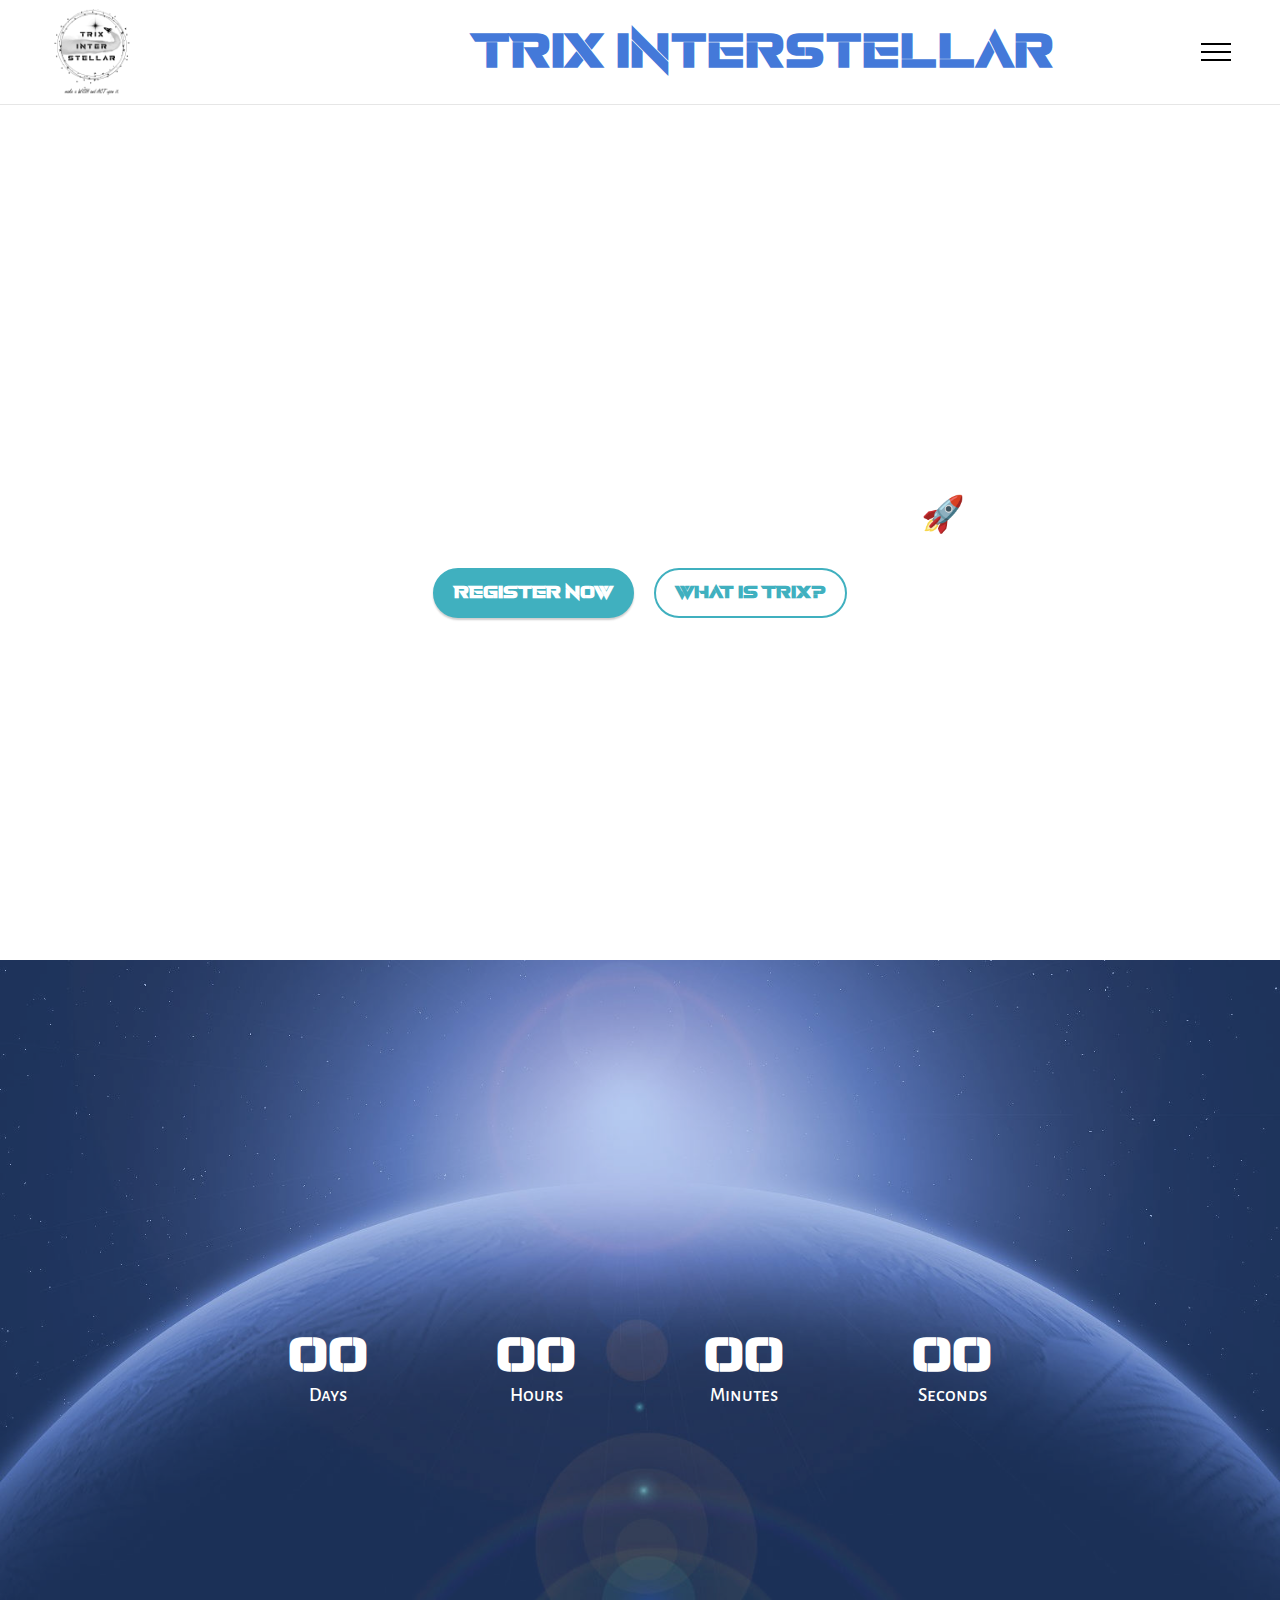
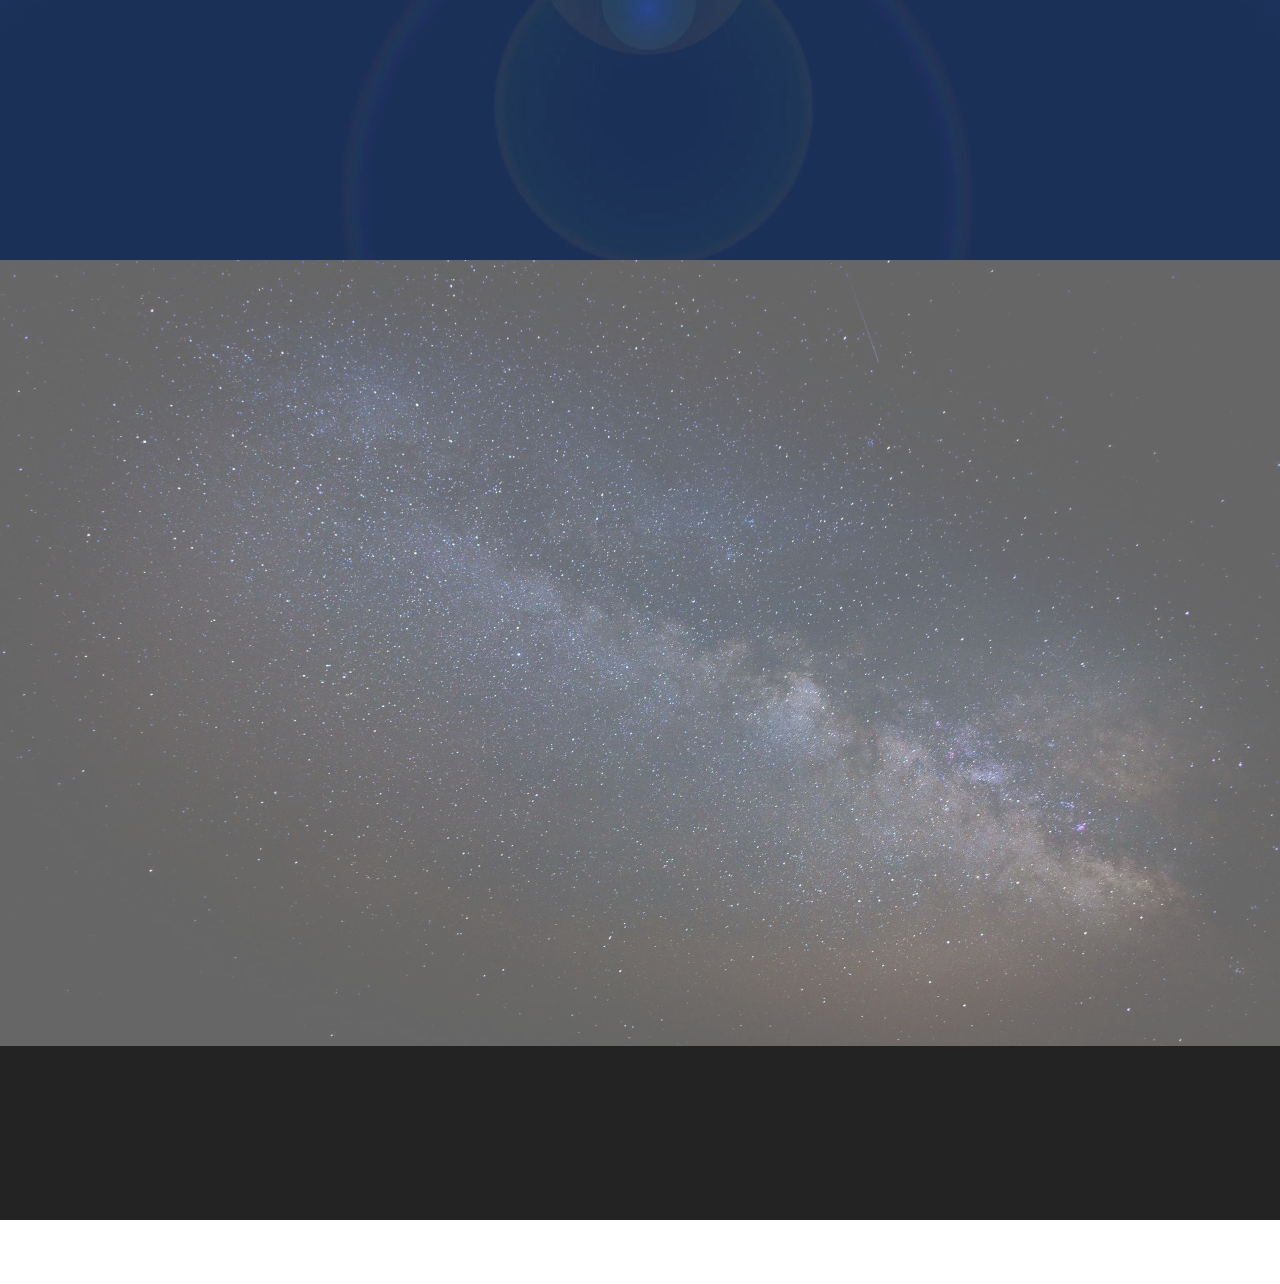
==== commit 956c36c8: "repost" ====
--- a/index.html
+++ b/index.html
@@ -48,8 +48,8 @@
                 </div>
             </button>
             <div class="collapse navbar-collapse" id="navbarSupportedContent">
-                <ul class="navbar-nav nav-dropdown" data-app-modern-menu="true"><li class="nav-item"><a class="nav-link link text-black text-primary display-4" href="page8.html">Agenda</a></li><li class="nav-item"><a class="nav-link link text-black text-primary display-4" href="https://bit.ly/trixshop" target="_blank">SHOP</a></li><li class="nav-item"><a class="nav-link link text-black text-primary display-4" href="page5.html">LUGGAGE</a></li><li class="nav-item"><a class="nav-link link text-black text-primary display-4" href="page3.html">about trix</a></li><li class="nav-item"><a class="nav-link link text-black text-primary display-4" href="page4.html">LOCATION</a></li><li class="nav-item"><a class="nav-link link text-black text-primary display-4" href="page6.html">PARTY</a></li>
-                    <li class="nav-item"><a class="nav-link link text-black text-primary display-4" href="page7.html" aria-expanded="false">CONTACT OC</a></li><li class="nav-item"><a class="nav-link link text-black text-primary display-4" href="page7.html">conference team</a></li><li class="nav-item"><a class="nav-link link text-black text-primary display-4" href="page7.html">oc rollcall</a></li></ul>
+                <ul class="navbar-nav nav-dropdown" data-app-modern-menu="true"><li class="nav-item"><a class="nav-link link text-black text-primary display-4" href="page8.html">Agenda</a></li><li class="nav-item"><a class="nav-link link text-black text-primary display-4" href="https://bit.ly/trixshop" target="_blank">SHOP</a></li><li class="nav-item"><a class="nav-link link text-black text-primary display-4" href="page5.html">HOW TO PREPARE FOR TRIX</a></li><li class="nav-item"><a class="nav-link link text-black text-primary display-4" href="page3.html">about trix</a></li><li class="nav-item"><a class="nav-link link text-black text-primary display-4" href="page4.html">LOCATION</a></li><li class="nav-item"><a class="nav-link link text-black text-primary display-4" href="page6.html">PARTies</a></li>
+                    <li class="nav-item"><a class="nav-link link text-black text-primary display-4" href="page7.html">conference team</a></li><li class="nav-item"><a class="nav-link link text-black text-primary display-4" href="page10.html">rollcalls</a></li></ul>
                 
                 <div class="navbar-buttons mbr-section-btn"><a class="btn btn-primary display-4" href="https://whm75pkbrs6.typeform.com/to/jG38R8ZY" target="_blank">REGISTER NOW</a></div>
             </div>
@@ -58,11 +58,11 @@
 
 </section>
 
-<section data-bs-version="5.1" class="header1 cid-s48MCQYojq mbr-fullscreen" data-bg-video="https://vimeo.com/428046504" id="header1-f">
+<section data-bs-version="5.1" class="header1 cid-s48MCQYojq mbr-fullscreen" data-bg-video="https://www.youtube.com/watch?v=Yz8EdclaW7Y" id="header1-f">
 
     
 
-    <div class="mbr-overlay" style="opacity: 0.5; background-color: rgb(255, 255, 255);"></div>
+    <div class="mbr-overlay" style="opacity: 0.2; background-color: rgb(255, 255, 255);"></div>
 
     <div class="align-center container">
         <div class="row justify-content-center">
--- a/assets/mobirise/css/mbr-additional.css
+++ b/assets/mobirise/css/mbr-additional.css
@@ -709,10 +709,11 @@
 }
 .cid-s48MCQYojq .mbr-section-title {
   text-align: center;
+  color: #ffffff;
 }
 .cid-s48MCQYojq .mbr-text,
 .cid-s48MCQYojq .mbr-section-btn {
-  color: #232323;
+  color: #ffffff;
   text-align: center;
 }
 @media (max-width: 991px) {
@@ -941,7 +942,7 @@
 }
 @media (min-width: 992px) {
   .cid-s48OLK6784 .navbar.collapsed.opened:not(.navbar-short) .navbar-collapse {
-    max-height: calc(98.5vh - 6rem);
+    max-height: calc(98.5vh - 5.5rem);
   }
 }
 .cid-s48OLK6784 .navbar.collapsed .dropdown-menu .dropdown-submenu {
@@ -1379,7 +1380,7 @@
 }
 @media (min-width: 992px) {
   .cid-tC9REk2qvs .navbar.collapsed.opened:not(.navbar-short) .navbar-collapse {
-    max-height: calc(98.5vh - 6rem);
+    max-height: calc(98.5vh - 5.5rem);
   }
 }
 .cid-tC9REk2qvs .navbar.collapsed .dropdown-menu .dropdown-submenu {
@@ -1832,7 +1833,7 @@
 }
 @media (min-width: 992px) {
   .cid-tCa2Hheiy4 .navbar.collapsed.opened:not(.navbar-short) .navbar-collapse {
-    max-height: calc(98.5vh - 6rem);
+    max-height: calc(98.5vh - 5.5rem);
   }
 }
 .cid-tCa2Hheiy4 .navbar.collapsed .dropdown-menu .dropdown-submenu {
@@ -2067,6 +2068,9 @@
   height: 100%;
   position: absolute;
   top: 0;
+}
+.cid-tCa46P327L .mbr-section-subtitle DIV {
+  text-align: left;
 }
 .cid-tCa2HhsCEz {
   padding-top: 2rem;
@@ -2259,7 +2263,7 @@
 }
 @media (min-width: 992px) {
   .cid-tCa59C6H7e .navbar.collapsed.opened:not(.navbar-short) .navbar-collapse {
-    max-height: calc(98.5vh - 6rem);
+    max-height: calc(98.5vh - 5.5rem);
   }
 }
 .cid-tCa59C6H7e .navbar.collapsed .dropdown-menu .dropdown-submenu {
@@ -2815,7 +2819,7 @@
 }
 @media (min-width: 992px) {
   .cid-tCa5bCJpG5 .navbar.collapsed.opened:not(.navbar-short) .navbar-collapse {
-    max-height: calc(98.5vh - 6rem);
+    max-height: calc(98.5vh - 5.5rem);
   }
 }
 .cid-tCa5bCJpG5 .navbar.collapsed .dropdown-menu .dropdown-submenu {
@@ -3101,49 +3105,6 @@
 }
 .cid-tCa5bD7CRd .media-container-row .row-copirayt p {
   width: 100%;
-}
-.cid-tCa5cqFIAq .mbr-section-title {
-  text-align: center;
-}
-.cid-tCa5cqFIAq .mbr-text,
-.cid-tCa5cqFIAq .mbr-section-btn {
-  color: #232323;
-  text-align: center;
-}
-@media (max-width: 991px) {
-  .cid-tCa5cqFIAq .mbr-section-title,
-  .cid-tCa5cqFIAq .mbr-section-btn,
-  .cid-tCa5cqFIAq .mbr-text {
-    text-align: center;
-  }
-}
-.cid-tCa5cratlt {
-  padding-top: 6rem;
-  padding-bottom: 6rem;
-  background-image: url("../../../assets/images/mbr-1920x1282.jpg");
-}
-.cid-tCa5cratlt .mbr-fallback-image.disabled {
-  display: none;
-}
-.cid-tCa5cratlt .mbr-fallback-image {
-  display: block;
-  background-size: cover;
-  background-position: center center;
-  width: 100%;
-  height: 100%;
-  position: absolute;
-  top: 0;
-}
-.cid-tCa5cratlt .video-wrapper iframe {
-  width: 100%;
-}
-.cid-tCa5cratlt .mbr-section-title,
-.cid-tCa5cratlt .mbr-section-subtitle,
-.cid-tCa5cratlt .mbr-text {
-  text-align: center;
-}
-.cid-tCa5cratlt .mbr-section-title {
-  color: #ffffff;
 }
 .cid-tCa5crqeRQ {
   z-index: 1000;
@@ -3268,7 +3229,7 @@
 }
 @media (min-width: 992px) {
   .cid-tCa5crqeRQ .navbar.collapsed.opened:not(.navbar-short) .navbar-collapse {
-    max-height: calc(98.5vh - 6rem);
+    max-height: calc(98.5vh - 5.5rem);
   }
 }
 .cid-tCa5crqeRQ .navbar.collapsed .dropdown-menu .dropdown-submenu {
@@ -3487,6 +3448,23 @@
     left: -1rem;
   }
 }
+.cid-tCrD3DwHBM {
+  padding-top: 5rem;
+  padding-bottom: 5rem;
+  background-color: #ffffff;
+}
+.cid-tCrD3DwHBM .mbr-fallback-image.disabled {
+  display: none;
+}
+.cid-tCrD3DwHBM .mbr-fallback-image {
+  display: block;
+  background-size: cover;
+  background-position: center center;
+  width: 100%;
+  height: 100%;
+  position: absolute;
+  top: 0;
+}
 .cid-tCa5crL5PZ {
   padding-top: 2rem;
   padding-bottom: 2rem;
@@ -3555,30 +3533,15 @@
 .cid-tCa5crL5PZ .media-container-row .row-copirayt p {
   width: 100%;
 }
-.cid-tCa5dcVTeD .mbr-section-title {
-  text-align: center;
-}
-.cid-tCa5dcVTeD .mbr-text,
-.cid-tCa5dcVTeD .mbr-section-btn {
-  color: #232323;
-  text-align: center;
-}
-@media (max-width: 991px) {
-  .cid-tCa5dcVTeD .mbr-section-title,
-  .cid-tCa5dcVTeD .mbr-section-btn,
-  .cid-tCa5dcVTeD .mbr-text {
-    text-align: center;
-  }
-}
-.cid-tCa5ddm8Xi {
+.cid-tCm3zijU2l {
   padding-top: 6rem;
   padding-bottom: 6rem;
-  background-image: url("../../../assets/images/mbr-1920x1282.jpg");
-}
-.cid-tCa5ddm8Xi .mbr-fallback-image.disabled {
+  background-image: url("../../../assets/images/mbr-1-1920x1080.jpg");
+}
+.cid-tCm3zijU2l .mbr-fallback-image.disabled {
   display: none;
 }
-.cid-tCa5ddm8Xi .mbr-fallback-image {
+.cid-tCm3zijU2l .mbr-fallback-image {
   display: block;
   background-size: cover;
   background-position: center center;
@@ -3587,16 +3550,155 @@
   position: absolute;
   top: 0;
 }
-.cid-tCa5ddm8Xi .video-wrapper iframe {
-  width: 100%;
-}
-.cid-tCa5ddm8Xi .mbr-section-title,
-.cid-tCa5ddm8Xi .mbr-section-subtitle,
-.cid-tCa5ddm8Xi .mbr-text {
+.cid-tCm3zijU2l .team-card {
+  margin-bottom: 2rem;
+  transition: all 0.3s;
+}
+.cid-tCm3zijU2l .team-card:hover {
+  transform: translateY(-10px);
+}
+.cid-tCm3zijU2l .card-wrap {
+  background: #ffffff;
+  border-radius: 4px;
+}
+@media (max-width: 991px) {
+  .cid-tCm3zijU2l .card-wrap {
+    margin-bottom: 2rem;
+  }
+}
+.cid-tCm3zijU2l .card-wrap .image-wrap img {
+  width: 100%;
+}
+@media (min-width: 768px) {
+  .cid-tCm3zijU2l .card-wrap .content-wrap {
+    padding: 2rem;
+  }
+}
+@media (max-width: 767px) {
+  .cid-tCm3zijU2l .card-wrap .content-wrap {
+    padding: 1rem;
+  }
+}
+.cid-tCm3zijU2l .social-row {
   text-align: center;
 }
-.cid-tCa5ddm8Xi .mbr-section-title {
+.cid-tCm3zijU2l .social-row .soc-item {
+  display: inline-block;
+  text-align: center;
+  border-radius: 50%;
+  margin-right: 0.6rem;
+  margin-bottom: 1rem;
+  padding: 0.5rem;
+  border: 2px solid #6592e6;
+  transition: all 0.3s;
+}
+.cid-tCm3zijU2l .social-row .soc-item .mbr-iconfont {
+  transition: all 0.3s;
+  display: flex;
+  justify-content: center;
+  align-content: center;
+  color: #6592e6;
+  font-size: 1.5rem;
+}
+.cid-tCm3zijU2l .social-row .soc-item:hover {
+  background-color: #6592e6;
+}
+.cid-tCm3zijU2l .social-row .soc-item:hover .mbr-iconfont {
   color: #ffffff;
+}
+.cid-tCm3zijU2l .embla__slide {
+  display: flex;
+  justify-content: center;
+  position: relative;
+  min-width: 410px;
+  max-width: 410px;
+}
+@media (max-width: 768px) {
+  .cid-tCm3zijU2l .embla__slide {
+    min-width: 70%;
+    max-width: initial;
+    margin-left: 1rem !important;
+    margin-right: 1rem !important;
+  }
+}
+.cid-tCm3zijU2l .embla__button--next,
+.cid-tCm3zijU2l .embla__button--prev {
+  display: flex;
+}
+.cid-tCm3zijU2l .embla__button {
+  top: 50%;
+  width: 60px;
+  height: 60px;
+  margin-top: -1.5rem;
+  font-size: 22px;
+  background-color: rgba(0, 0, 0, 0.5);
+  color: #fff;
+  border: 2px solid #fff;
+  border-radius: 50%;
+  transition: all 0.3s;
+  position: absolute;
+  display: flex;
+  justify-content: center;
+  align-items: center;
+}
+@media (max-width: 768px) {
+  .cid-tCm3zijU2l .embla__button {
+    display: none;
+  }
+}
+.cid-tCm3zijU2l .embla__button:disabled {
+  cursor: default;
+  display: none;
+}
+.cid-tCm3zijU2l .embla__button:hover {
+  background: #000;
+  color: rgba(255, 255, 255, 0.5);
+}
+.cid-tCm3zijU2l .embla__button.embla__button--prev {
+  left: 0;
+  margin-left: 2.5rem;
+}
+.cid-tCm3zijU2l .embla__button.embla__button--next {
+  right: 0;
+  margin-right: 2.5rem;
+}
+@media (max-width: 767px) {
+  .cid-tCm3zijU2l .embla__button {
+    top: auto;
+  }
+}
+.cid-tCm3zijU2l .embla {
+  position: relative;
+  width: 100%;
+}
+.cid-tCm3zijU2l .embla__viewport {
+  overflow: hidden;
+  width: 100%;
+}
+.cid-tCm3zijU2l .embla__viewport.is-draggable {
+  cursor: grab;
+}
+.cid-tCm3zijU2l .embla__viewport.is-dragging {
+  cursor: grabbing;
+}
+.cid-tCm3zijU2l .embla__container {
+  display: flex;
+  user-select: none;
+  -webkit-touch-callout: none;
+  -khtml-user-select: none;
+  -webkit-tap-highlight-color: transparent;
+}
+.cid-tCm3zijU2l .card-text,
+.cid-tCm3zijU2l .mbr-section-btn,
+.cid-tCm3zijU2l .social-row {
+  text-align: center;
+}
+.cid-tCm3zijU2l .mbr-section-title {
+  color: #ffffff;
+}
+.cid-tCm3zijU2l .card-title,
+.cid-tCm3zijU2l .social-row {
+  color: #000000;
 }
 .cid-tCa5ddEWq6 {
   z-index: 1000;
@@ -3721,7 +3823,7 @@
 }
 @media (min-width: 992px) {
   .cid-tCa5ddEWq6 .navbar.collapsed.opened:not(.navbar-short) .navbar-collapse {
-    max-height: calc(98.5vh - 6rem);
+    max-height: calc(98.5vh - 5.5rem);
   }
 }
 .cid-tCa5ddEWq6 .navbar.collapsed .dropdown-menu .dropdown-submenu {
@@ -3940,6 +4042,330 @@
     left: -1rem;
   }
 }
+.cid-tCrtRlU24X {
+  padding-top: 6rem;
+  padding-bottom: 6rem;
+  background-image: url("../../../assets/images/mbr-1920x1280.jpg");
+}
+.cid-tCrtRlU24X .mbr-fallback-image.disabled {
+  display: none;
+}
+.cid-tCrtRlU24X .mbr-fallback-image {
+  display: block;
+  background-size: cover;
+  background-position: center center;
+  width: 100%;
+  height: 100%;
+  position: absolute;
+  top: 0;
+}
+.cid-tCrtRlU24X .team-card {
+  margin-bottom: 2rem;
+  transition: all 0.3s;
+}
+.cid-tCrtRlU24X .team-card:hover {
+  transform: translateY(-10px);
+}
+.cid-tCrtRlU24X .card-wrap {
+  background: #ffffff;
+  border-radius: 4px;
+}
+@media (max-width: 991px) {
+  .cid-tCrtRlU24X .card-wrap {
+    margin-bottom: 2rem;
+  }
+}
+.cid-tCrtRlU24X .card-wrap .image-wrap img {
+  width: 100%;
+}
+@media (min-width: 768px) {
+  .cid-tCrtRlU24X .card-wrap .content-wrap {
+    padding: 2rem;
+  }
+}
+@media (max-width: 767px) {
+  .cid-tCrtRlU24X .card-wrap .content-wrap {
+    padding: 1rem;
+  }
+}
+.cid-tCrtRlU24X .social-row {
+  text-align: center;
+}
+.cid-tCrtRlU24X .social-row .soc-item {
+  display: inline-block;
+  text-align: center;
+  border-radius: 50%;
+  margin-right: 0.6rem;
+  margin-bottom: 1rem;
+  padding: 0.5rem;
+  border: 2px solid #6592e6;
+  transition: all 0.3s;
+}
+.cid-tCrtRlU24X .social-row .soc-item .mbr-iconfont {
+  transition: all 0.3s;
+  display: flex;
+  justify-content: center;
+  align-content: center;
+  color: #6592e6;
+  font-size: 1.5rem;
+}
+.cid-tCrtRlU24X .social-row .soc-item:hover {
+  background-color: #6592e6;
+}
+.cid-tCrtRlU24X .social-row .soc-item:hover .mbr-iconfont {
+  color: #ffffff;
+}
+.cid-tCrtRlU24X .embla__slide {
+  display: flex;
+  justify-content: center;
+  position: relative;
+  min-width: 410px;
+  max-width: 410px;
+}
+@media (max-width: 768px) {
+  .cid-tCrtRlU24X .embla__slide {
+    min-width: 70%;
+    max-width: initial;
+    margin-left: 1rem !important;
+    margin-right: 1rem !important;
+  }
+}
+.cid-tCrtRlU24X .embla__button--next,
+.cid-tCrtRlU24X .embla__button--prev {
+  display: flex;
+}
+.cid-tCrtRlU24X .embla__button {
+  top: 50%;
+  width: 60px;
+  height: 60px;
+  margin-top: -1.5rem;
+  font-size: 22px;
+  background-color: rgba(0, 0, 0, 0.5);
+  color: #fff;
+  border: 2px solid #fff;
+  border-radius: 50%;
+  transition: all 0.3s;
+  position: absolute;
+  display: flex;
+  justify-content: center;
+  align-items: center;
+}
+@media (max-width: 768px) {
+  .cid-tCrtRlU24X .embla__button {
+    display: none;
+  }
+}
+.cid-tCrtRlU24X .embla__button:disabled {
+  cursor: default;
+  display: none;
+}
+.cid-tCrtRlU24X .embla__button:hover {
+  background: #000;
+  color: rgba(255, 255, 255, 0.5);
+}
+.cid-tCrtRlU24X .embla__button.embla__button--prev {
+  left: 0;
+  margin-left: 2.5rem;
+}
+.cid-tCrtRlU24X .embla__button.embla__button--next {
+  right: 0;
+  margin-right: 2.5rem;
+}
+@media (max-width: 767px) {
+  .cid-tCrtRlU24X .embla__button {
+    top: auto;
+  }
+}
+.cid-tCrtRlU24X .embla {
+  position: relative;
+  width: 100%;
+}
+.cid-tCrtRlU24X .embla__viewport {
+  overflow: hidden;
+  width: 100%;
+}
+.cid-tCrtRlU24X .embla__viewport.is-draggable {
+  cursor: grab;
+}
+.cid-tCrtRlU24X .embla__viewport.is-dragging {
+  cursor: grabbing;
+}
+.cid-tCrtRlU24X .embla__container {
+  display: flex;
+  user-select: none;
+  -webkit-touch-callout: none;
+  -khtml-user-select: none;
+  -webkit-tap-highlight-color: transparent;
+}
+.cid-tCrtRlU24X .mbr-section-title {
+  color: #ffffff;
+}
+.cid-tCrtRlU24X .card-title,
+.cid-tCrtRlU24X .social-row {
+  color: #000000;
+}
+.cid-tCs4cSwR14 {
+  padding-top: 6rem;
+  padding-bottom: 6rem;
+  background-image: url("../../../assets/images/mbr-1920x985.jpg");
+}
+.cid-tCs4cSwR14 .mbr-fallback-image.disabled {
+  display: none;
+}
+.cid-tCs4cSwR14 .mbr-fallback-image {
+  display: block;
+  background-size: cover;
+  background-position: center center;
+  width: 100%;
+  height: 100%;
+  position: absolute;
+  top: 0;
+}
+.cid-tCs4cSwR14 .team-card {
+  margin-bottom: 2rem;
+  transition: all 0.3s;
+}
+.cid-tCs4cSwR14 .team-card:hover {
+  transform: translateY(-10px);
+}
+.cid-tCs4cSwR14 .card-wrap {
+  background: #ffffff;
+  border-radius: 4px;
+}
+@media (max-width: 991px) {
+  .cid-tCs4cSwR14 .card-wrap {
+    margin-bottom: 2rem;
+  }
+}
+.cid-tCs4cSwR14 .card-wrap .image-wrap img {
+  width: 100%;
+}
+@media (min-width: 768px) {
+  .cid-tCs4cSwR14 .card-wrap .content-wrap {
+    padding: 2rem;
+  }
+}
+@media (max-width: 767px) {
+  .cid-tCs4cSwR14 .card-wrap .content-wrap {
+    padding: 1rem;
+  }
+}
+.cid-tCs4cSwR14 .social-row {
+  text-align: center;
+}
+.cid-tCs4cSwR14 .social-row .soc-item {
+  display: inline-block;
+  text-align: center;
+  border-radius: 50%;
+  margin-right: 0.6rem;
+  margin-bottom: 1rem;
+  padding: 0.5rem;
+  border: 2px solid #6592e6;
+  transition: all 0.3s;
+}
+.cid-tCs4cSwR14 .social-row .soc-item .mbr-iconfont {
+  transition: all 0.3s;
+  display: flex;
+  justify-content: center;
+  align-content: center;
+  color: #6592e6;
+  font-size: 1.5rem;
+}
+.cid-tCs4cSwR14 .social-row .soc-item:hover {
+  background-color: #6592e6;
+}
+.cid-tCs4cSwR14 .social-row .soc-item:hover .mbr-iconfont {
+  color: #ffffff;
+}
+.cid-tCs4cSwR14 .embla__slide {
+  display: flex;
+  justify-content: center;
+  position: relative;
+  min-width: 410px;
+  max-width: 410px;
+}
+@media (max-width: 768px) {
+  .cid-tCs4cSwR14 .embla__slide {
+    min-width: 70%;
+    max-width: initial;
+    margin-left: 1rem !important;
+    margin-right: 1rem !important;
+  }
+}
+.cid-tCs4cSwR14 .embla__button--next,
+.cid-tCs4cSwR14 .embla__button--prev {
+  display: flex;
+}
+.cid-tCs4cSwR14 .embla__button {
+  top: 50%;
+  width: 60px;
+  height: 60px;
+  margin-top: -1.5rem;
+  font-size: 22px;
+  background-color: rgba(0, 0, 0, 0.5);
+  color: #fff;
+  border: 2px solid #fff;
+  border-radius: 50%;
+  transition: all 0.3s;
+  position: absolute;
+  display: flex;
+  justify-content: center;
+  align-items: center;
+}
+@media (max-width: 768px) {
+  .cid-tCs4cSwR14 .embla__button {
+    display: none;
+  }
+}
+.cid-tCs4cSwR14 .embla__button:disabled {
+  cursor: default;
+  display: none;
+}
+.cid-tCs4cSwR14 .embla__button:hover {
+  background: #000;
+  color: rgba(255, 255, 255, 0.5);
+}
+.cid-tCs4cSwR14 .embla__button.embla__button--prev {
+  left: 0;
+  margin-left: 2.5rem;
+}
+.cid-tCs4cSwR14 .embla__button.embla__button--next {
+  right: 0;
+  margin-right: 2.5rem;
+}
+@media (max-width: 767px) {
+  .cid-tCs4cSwR14 .embla__button {
+    top: auto;
+  }
+}
+.cid-tCs4cSwR14 .embla {
+  position: relative;
+  width: 100%;
+}
+.cid-tCs4cSwR14 .embla__viewport {
+  overflow: hidden;
+  width: 100%;
+}
+.cid-tCs4cSwR14 .embla__viewport.is-draggable {
+  cursor: grab;
+}
+.cid-tCs4cSwR14 .embla__viewport.is-dragging {
+  cursor: grabbing;
+}
+.cid-tCs4cSwR14 .embla__container {
+  display: flex;
+  user-select: none;
+  -webkit-touch-callout: none;
+  -khtml-user-select: none;
+  -webkit-tap-highlight-color: transparent;
+}
+.cid-tCs4cSwR14 .mbr-section-title {
+  color: #ffffff;
+}
+.cid-tCs4cSwR14 .card-title,
+.cid-tCs4cSwR14 .social-row {
+  color: #000000;
+}
 .cid-tCa5de1rEp {
   padding-top: 2rem;
   padding-bottom: 2rem;
@@ -4008,3 +4434,480 @@
 .cid-tCa5de1rEp .media-container-row .row-copirayt p {
   width: 100%;
 }
+.cid-tCm50pqjpt {
+  padding-top: 6rem;
+  padding-bottom: 0rem;
+  background-color: #ffffff;
+}
+.cid-tCm50pqjpt .mbr-fallback-image.disabled {
+  display: none;
+}
+.cid-tCm50pqjpt .mbr-fallback-image {
+  display: block;
+  background-size: cover;
+  background-position: center center;
+  width: 100%;
+  height: 100%;
+  position: absolute;
+  top: 0;
+}
+.cid-tCm50pB30e {
+  padding-top: 3rem;
+  padding-bottom: 3rem;
+  background-color: #ffffff;
+}
+.cid-tCm50pB30e .mbr-fallback-image.disabled {
+  display: none;
+}
+.cid-tCm50pB30e .mbr-fallback-image {
+  display: block;
+  background-size: cover;
+  background-position: center center;
+  width: 100%;
+  height: 100%;
+  position: absolute;
+  top: 0;
+}
+.cid-tCm50pB30e .video-wrapper iframe {
+  width: 100%;
+}
+.cid-tCm50pB30e .mbr-section-title,
+.cid-tCm50pB30e .mbr-section-subtitle,
+.cid-tCm50pB30e .mbr-text {
+  text-align: center;
+}
+.cid-tCm50qrsn7 {
+  z-index: 1000;
+  width: 100%;
+  position: relative;
+  min-height: 60px;
+}
+.cid-tCm50qrsn7 nav.navbar {
+  position: fixed;
+}
+.cid-tCm50qrsn7 .dropdown-item:before {
+  font-family: Moririse2 !important;
+  content: '\e966';
+  display: inline-block;
+  width: 0;
+  position: absolute;
+  left: 1rem;
+  top: 0.5rem;
+  margin-right: 0.5rem;
+  line-height: 1;
+  font-size: inherit;
+  vertical-align: middle;
+  text-align: center;
+  overflow: hidden;
+  transform: scale(0, 1);
+  transition: all 0.25s ease-in-out;
+}
+.cid-tCm50qrsn7 .dropdown-menu {
+  padding: 0;
+}
+.cid-tCm50qrsn7 .dropdown-item {
+  border-bottom: 1px solid #e6e6e6;
+}
+.cid-tCm50qrsn7 .dropdown-item:hover,
+.cid-tCm50qrsn7 .dropdown-item:focus {
+  background: #4479d9 !important;
+  color: white !important;
+}
+.cid-tCm50qrsn7 .nav-dropdown .link {
+  padding: 0 0.3em !important;
+  margin: .667em 1em !important;
+}
+.cid-tCm50qrsn7 .nav-dropdown .link.dropdown-toggle::after {
+  margin-left: 0.5rem;
+  margin-top: 0.2rem;
+}
+.cid-tCm50qrsn7 .nav-link {
+  position: relative;
+}
+.cid-tCm50qrsn7 .container {
+  display: flex;
+  margin: auto;
+}
+.cid-tCm50qrsn7 .iconfont-wrapper {
+  color: #000000 !important;
+  font-size: 1.5rem;
+  padding-right: .5rem;
+}
+.cid-tCm50qrsn7 .navbar-caption {
+  padding-right: 4rem;
+}
+.cid-tCm50qrsn7 .dropdown-menu,
+.cid-tCm50qrsn7 .navbar.opened {
+  background: #ffffff !important;
+}
+.cid-tCm50qrsn7 .nav-item:focus,
+.cid-tCm50qrsn7 .nav-link:focus {
+  outline: none;
+}
+.cid-tCm50qrsn7 .dropdown .dropdown-menu .dropdown-item {
+  width: auto;
+  transition: all 0.25s ease-in-out;
+}
+.cid-tCm50qrsn7 .dropdown .dropdown-menu .dropdown-item::after {
+  right: 0.5rem;
+}
+.cid-tCm50qrsn7 .dropdown .dropdown-menu .dropdown-item .mbr-iconfont {
+  margin-left: -1.8rem;
+  padding-right: 1rem;
+  font-size: inherit;
+}
+.cid-tCm50qrsn7 .dropdown .dropdown-menu .dropdown-item .mbr-iconfont:before {
+  display: inline-block;
+  transform: scale(1, 1);
+  transition: all 0.25s ease-in-out;
+}
+.cid-tCm50qrsn7 .collapsed .dropdown-menu .dropdown-item:before {
+  display: none;
+}
+.cid-tCm50qrsn7 .collapsed .dropdown .dropdown-menu .dropdown-item {
+  padding: 0.235em 1.5em 0.235em 1.5em !important;
+  transition: none;
+  margin: 0 !important;
+}
+.cid-tCm50qrsn7 .navbar {
+  min-height: 77px;
+  transition: all .3s;
+  border-bottom: 1px solid transparent;
+  background: #ffffff;
+}
+.cid-tCm50qrsn7 .navbar:not(.navbar-short) {
+  border-bottom: 1px solid #e6e6e6;
+}
+.cid-tCm50qrsn7 .navbar.opened {
+  transition: all .3s;
+}
+.cid-tCm50qrsn7 .navbar .dropdown-item {
+  padding: .5rem 1.8rem;
+}
+.cid-tCm50qrsn7 .navbar .navbar-logo img {
+  width: auto;
+}
+.cid-tCm50qrsn7 .navbar .navbar-collapse {
+  justify-content: flex-end;
+  z-index: 1;
+}
+.cid-tCm50qrsn7 .navbar.collapsed .nav-item .nav-link::before {
+  display: none;
+}
+.cid-tCm50qrsn7 .navbar.collapsed.opened .dropdown-menu {
+  top: 0;
+}
+@media (min-width: 992px) {
+  .cid-tCm50qrsn7 .navbar.collapsed.opened:not(.navbar-short) .navbar-collapse {
+    max-height: calc(98.5vh - 5.5rem);
+  }
+}
+.cid-tCm50qrsn7 .navbar.collapsed .dropdown-menu .dropdown-submenu {
+  left: 0 !important;
+}
+.cid-tCm50qrsn7 .navbar.collapsed .dropdown-menu .dropdown-item:after {
+  right: auto;
+}
+.cid-tCm50qrsn7 .navbar.collapsed .dropdown-menu .dropdown-toggle[data-toggle="dropdown-submenu"]:after {
+  margin-left: 0.5rem;
+  margin-top: 0.2rem;
+  border-top: 0.35em solid;
+  border-right: 0.35em solid transparent;
+  border-left: 0.35em solid transparent;
+  border-bottom: 0;
+  top: 55%;
+}
+.cid-tCm50qrsn7 .navbar.collapsed ul.navbar-nav li {
+  margin: auto;
+}
+.cid-tCm50qrsn7 .navbar.collapsed .dropdown-menu .dropdown-item {
+  padding: .25rem 1.5rem;
+  text-align: center;
+}
+.cid-tCm50qrsn7 .navbar.collapsed .icons-menu {
+  padding-left: 0;
+  padding-right: 0;
+  padding-top: .5rem;
+  padding-bottom: .5rem;
+}
+@media (max-width: 991px) {
+  .cid-tCm50qrsn7 .navbar .nav-item .nav-link::before {
+    display: none;
+  }
+  .cid-tCm50qrsn7 .navbar.opened .dropdown-menu {
+    top: 0;
+  }
+  .cid-tCm50qrsn7 .navbar .dropdown-menu .dropdown-submenu {
+    left: 0 !important;
+  }
+  .cid-tCm50qrsn7 .navbar .dropdown-menu .dropdown-item:after {
+    right: auto;
+  }
+  .cid-tCm50qrsn7 .navbar .dropdown-menu .dropdown-toggle[data-toggle="dropdown-submenu"]:after {
+    margin-left: 0.5rem;
+    margin-top: 0.2rem;
+    border-top: 0.35em solid;
+    border-right: 0.35em solid transparent;
+    border-left: 0.35em solid transparent;
+    border-bottom: 0;
+    top: 55%;
+  }
+  .cid-tCm50qrsn7 .navbar .navbar-logo img {
+    height: 3.8rem !important;
+  }
+  .cid-tCm50qrsn7 .navbar ul.navbar-nav li {
+    margin: auto;
+  }
+  .cid-tCm50qrsn7 .navbar .dropdown-menu .dropdown-item {
+    padding: .25rem 1.5rem !important;
+    text-align: center;
+  }
+  .cid-tCm50qrsn7 .navbar .navbar-brand {
+    flex-shrink: initial;
+    flex-basis: auto;
+    word-break: break-word;
+    padding-right: 2rem;
+  }
+  .cid-tCm50qrsn7 .navbar .navbar-toggler {
+    flex-basis: auto;
+  }
+  .cid-tCm50qrsn7 .navbar .icons-menu {
+    padding-left: 0;
+    padding-top: .5rem;
+    padding-bottom: .5rem;
+  }
+}
+.cid-tCm50qrsn7 .navbar.navbar-short {
+  min-height: 60px;
+}
+.cid-tCm50qrsn7 .navbar.navbar-short .navbar-logo img {
+  height: 3rem !important;
+}
+.cid-tCm50qrsn7 .navbar.navbar-short .navbar-brand {
+  padding: 0;
+}
+.cid-tCm50qrsn7 .navbar-brand {
+  flex-shrink: 0;
+  align-items: center;
+  margin-right: 0;
+  padding: 0;
+  transition: all .3s;
+  word-break: break-word;
+  z-index: 1;
+}
+.cid-tCm50qrsn7 .navbar-brand .navbar-caption {
+  line-height: inherit !important;
+}
+.cid-tCm50qrsn7 .navbar-brand .navbar-logo a {
+  outline: none;
+}
+.cid-tCm50qrsn7 .dropdown-item.active,
+.cid-tCm50qrsn7 .dropdown-item:active {
+  background-color: transparent;
+}
+.cid-tCm50qrsn7 .navbar-expand-lg .navbar-nav .nav-link {
+  padding: 0;
+}
+.cid-tCm50qrsn7 .nav-dropdown .link.dropdown-toggle {
+  margin-right: 1.667em;
+}
+.cid-tCm50qrsn7 .nav-dropdown .link.dropdown-toggle[aria-expanded="true"] {
+  margin-right: 0;
+  padding: 0.667em 1.667em;
+}
+.cid-tCm50qrsn7 .navbar.navbar-expand-lg .dropdown .dropdown-menu {
+  background: #ffffff;
+}
+.cid-tCm50qrsn7 .navbar.navbar-expand-lg .dropdown .dropdown-menu .dropdown-submenu {
+  margin: 0;
+  left: 100%;
+}
+.cid-tCm50qrsn7 .navbar .dropdown.open > .dropdown-menu {
+  display: block;
+}
+.cid-tCm50qrsn7 ul.navbar-nav {
+  flex-wrap: wrap;
+}
+.cid-tCm50qrsn7 .navbar-buttons {
+  text-align: center;
+  min-width: 170px;
+}
+.cid-tCm50qrsn7 button.navbar-toggler {
+  outline: none;
+  width: 31px;
+  height: 20px;
+  cursor: pointer;
+  transition: all .2s;
+  position: relative;
+  align-self: center;
+}
+.cid-tCm50qrsn7 button.navbar-toggler .hamburger span {
+  position: absolute;
+  right: 0;
+  width: 30px;
+  height: 2px;
+  border-right: 5px;
+  background-color: currentColor;
+}
+.cid-tCm50qrsn7 button.navbar-toggler .hamburger span:nth-child(1) {
+  top: 0;
+  transition: all .2s;
+}
+.cid-tCm50qrsn7 button.navbar-toggler .hamburger span:nth-child(2) {
+  top: 8px;
+  transition: all .15s;
+}
+.cid-tCm50qrsn7 button.navbar-toggler .hamburger span:nth-child(3) {
+  top: 8px;
+  transition: all .15s;
+}
+.cid-tCm50qrsn7 button.navbar-toggler .hamburger span:nth-child(4) {
+  top: 16px;
+  transition: all .2s;
+}
+.cid-tCm50qrsn7 nav.opened .hamburger span:nth-child(1) {
+  top: 8px;
+  width: 0;
+  opacity: 0;
+  right: 50%;
+  transition: all .2s;
+}
+.cid-tCm50qrsn7 nav.opened .hamburger span:nth-child(2) {
+  transform: rotate(45deg);
+  transition: all .25s;
+}
+.cid-tCm50qrsn7 nav.opened .hamburger span:nth-child(3) {
+  transform: rotate(-45deg);
+  transition: all .25s;
+}
+.cid-tCm50qrsn7 nav.opened .hamburger span:nth-child(4) {
+  top: 8px;
+  width: 0;
+  opacity: 0;
+  right: 50%;
+  transition: all .2s;
+}
+.cid-tCm50qrsn7 .navbar-dropdown {
+  padding: .5rem 1rem;
+  position: fixed;
+}
+.cid-tCm50qrsn7 a.nav-link {
+  display: flex;
+  align-items: center;
+  justify-content: center;
+}
+.cid-tCm50qrsn7 .icons-menu {
+  flex-wrap: nowrap;
+  display: flex;
+  justify-content: center;
+  padding-left: 1rem;
+  padding-right: 1rem;
+  padding-top: 0.3rem;
+  text-align: center;
+}
+@media screen and (-ms-high-contrast: active), (-ms-high-contrast: none) {
+  .cid-tCm50qrsn7 .navbar {
+    height: 77px;
+  }
+  .cid-tCm50qrsn7 .navbar.opened {
+    height: auto;
+  }
+  .cid-tCm50qrsn7 .nav-item .nav-link:hover::before {
+    width: 175%;
+    max-width: calc(100% + 2rem);
+    left: -1rem;
+  }
+}
+.cid-tCrDcAyuVy {
+  padding-top: 3rem;
+  padding-bottom: 3rem;
+  background-color: #ffffff;
+}
+.cid-tCrDcAyuVy .mbr-fallback-image.disabled {
+  display: none;
+}
+.cid-tCrDcAyuVy .mbr-fallback-image {
+  display: block;
+  background-size: cover;
+  background-position: center center;
+  width: 100%;
+  height: 100%;
+  position: absolute;
+  top: 0;
+}
+.cid-tCrDcAyuVy .video-wrapper iframe {
+  width: 100%;
+}
+.cid-tCrDcAyuVy .mbr-section-title,
+.cid-tCrDcAyuVy .mbr-section-subtitle,
+.cid-tCrDcAyuVy .mbr-text {
+  text-align: center;
+}
+.cid-tCm50qI8bt {
+  padding-top: 2rem;
+  padding-bottom: 2rem;
+  background-color: #232323;
+}
+.cid-tCm50qI8bt .row-links {
+  width: 100%;
+  justify-content: center;
+}
+.cid-tCm50qI8bt .social-row {
+  width: 100%;
+  justify-content: center;
+}
+.cid-tCm50qI8bt .media-container-row {
+  flex-direction: column;
+  justify-content: center;
+  align-items: center;
+}
+.cid-tCm50qI8bt .media-container-row .foot-menu {
+  list-style: none;
+  display: flex;
+  justify-content: center;
+  flex-wrap: wrap;
+  padding: 0;
+  margin-bottom: 0;
+}
+.cid-tCm50qI8bt .media-container-row .foot-menu li {
+  padding: 0 1rem 1rem 1rem;
+}
+.cid-tCm50qI8bt .media-container-row .foot-menu li p {
+  margin: 0;
+}
+.cid-tCm50qI8bt .media-container-row .social-list {
+  padding-left: 0;
+  margin-bottom: 0;
+  list-style: none;
+  display: flex;
+  flex-wrap: wrap;
+  justify-content: flex-end;
+}
+.cid-tCm50qI8bt .media-container-row .social-list .mbr-iconfont-social {
+  font-size: 1.5rem;
+  color: #ffffff;
+}
+.cid-tCm50qI8bt .media-container-row .social-list .soc-item {
+  margin: 0 .5rem;
+}
+.cid-tCm50qI8bt .media-container-row .social-list a {
+  margin: 0;
+  opacity: .5;
+  transition: .2s linear;
+}
+.cid-tCm50qI8bt .media-container-row .social-list a:hover {
+  opacity: 1;
+}
+@media (max-width: 767px) {
+  .cid-tCm50qI8bt .media-container-row .social-list {
+    -webkit-justify-content: center;
+    justify-content: center;
+  }
+}
+.cid-tCm50qI8bt .media-container-row .row-copirayt {
+  word-break: break-word;
+  width: 100%;
+}
+.cid-tCm50qI8bt .media-container-row .row-copirayt p {
+  width: 100%;
+}
--- a/assets/mobirise/css/mbr-additional.css
+++ b/assets/mobirise/css/mbr-additional.css
@@ -709,10 +709,11 @@
 }
 .cid-s48MCQYojq .mbr-section-title {
   text-align: center;
+  color: #ffffff;
 }
 .cid-s48MCQYojq .mbr-text,
 .cid-s48MCQYojq .mbr-section-btn {
-  color: #232323;
+  color: #ffffff;
   text-align: center;
 }
 @media (max-width: 991px) {
@@ -941,7 +942,7 @@
 }
 @media (min-width: 992px) {
   .cid-s48OLK6784 .navbar.collapsed.opened:not(.navbar-short) .navbar-collapse {
-    max-height: calc(98.5vh - 6rem);
+    max-height: calc(98.5vh - 5.5rem);
   }
 }
 .cid-s48OLK6784 .navbar.collapsed .dropdown-menu .dropdown-submenu {
@@ -1379,7 +1380,7 @@
 }
 @media (min-width: 992px) {
   .cid-tC9REk2qvs .navbar.collapsed.opened:not(.navbar-short) .navbar-collapse {
-    max-height: calc(98.5vh - 6rem);
+    max-height: calc(98.5vh - 5.5rem);
   }
 }
 .cid-tC9REk2qvs .navbar.collapsed .dropdown-menu .dropdown-submenu {
@@ -1832,7 +1833,7 @@
 }
 @media (min-width: 992px) {
   .cid-tCa2Hheiy4 .navbar.collapsed.opened:not(.navbar-short) .navbar-collapse {
-    max-height: calc(98.5vh - 6rem);
+    max-height: calc(98.5vh - 5.5rem);
   }
 }
 .cid-tCa2Hheiy4 .navbar.collapsed .dropdown-menu .dropdown-submenu {
@@ -2067,6 +2068,9 @@
   height: 100%;
   position: absolute;
   top: 0;
+}
+.cid-tCa46P327L .mbr-section-subtitle DIV {
+  text-align: left;
 }
 .cid-tCa2HhsCEz {
   padding-top: 2rem;
@@ -2259,7 +2263,7 @@
 }
 @media (min-width: 992px) {
   .cid-tCa59C6H7e .navbar.collapsed.opened:not(.navbar-short) .navbar-collapse {
-    max-height: calc(98.5vh - 6rem);
+    max-height: calc(98.5vh - 5.5rem);
   }
 }
 .cid-tCa59C6H7e .navbar.collapsed .dropdown-menu .dropdown-submenu {
@@ -2815,7 +2819,7 @@
 }
 @media (min-width: 992px) {
   .cid-tCa5bCJpG5 .navbar.collapsed.opened:not(.navbar-short) .navbar-collapse {
-    max-height: calc(98.5vh - 6rem);
+    max-height: calc(98.5vh - 5.5rem);
   }
 }
 .cid-tCa5bCJpG5 .navbar.collapsed .dropdown-menu .dropdown-submenu {
@@ -3101,49 +3105,6 @@
 }
 .cid-tCa5bD7CRd .media-container-row .row-copirayt p {
   width: 100%;
-}
-.cid-tCa5cqFIAq .mbr-section-title {
-  text-align: center;
-}
-.cid-tCa5cqFIAq .mbr-text,
-.cid-tCa5cqFIAq .mbr-section-btn {
-  color: #232323;
-  text-align: center;
-}
-@media (max-width: 991px) {
-  .cid-tCa5cqFIAq .mbr-section-title,
-  .cid-tCa5cqFIAq .mbr-section-btn,
-  .cid-tCa5cqFIAq .mbr-text {
-    text-align: center;
-  }
-}
-.cid-tCa5cratlt {
-  padding-top: 6rem;
-  padding-bottom: 6rem;
-  background-image: url("../../../assets/images/mbr-1920x1282.jpg");
-}
-.cid-tCa5cratlt .mbr-fallback-image.disabled {
-  display: none;
-}
-.cid-tCa5cratlt .mbr-fallback-image {
-  display: block;
-  background-size: cover;
-  background-position: center center;
-  width: 100%;
-  height: 100%;
-  position: absolute;
-  top: 0;
-}
-.cid-tCa5cratlt .video-wrapper iframe {
-  width: 100%;
-}
-.cid-tCa5cratlt .mbr-section-title,
-.cid-tCa5cratlt .mbr-section-subtitle,
-.cid-tCa5cratlt .mbr-text {
-  text-align: center;
-}
-.cid-tCa5cratlt .mbr-section-title {
-  color: #ffffff;
 }
 .cid-tCa5crqeRQ {
   z-index: 1000;
@@ -3268,7 +3229,7 @@
 }
 @media (min-width: 992px) {
   .cid-tCa5crqeRQ .navbar.collapsed.opened:not(.navbar-short) .navbar-collapse {
-    max-height: calc(98.5vh - 6rem);
+    max-height: calc(98.5vh - 5.5rem);
   }
 }
 .cid-tCa5crqeRQ .navbar.collapsed .dropdown-menu .dropdown-submenu {
@@ -3487,6 +3448,23 @@
     left: -1rem;
   }
 }
+.cid-tCrD3DwHBM {
+  padding-top: 5rem;
+  padding-bottom: 5rem;
+  background-color: #ffffff;
+}
+.cid-tCrD3DwHBM .mbr-fallback-image.disabled {
+  display: none;
+}
+.cid-tCrD3DwHBM .mbr-fallback-image {
+  display: block;
+  background-size: cover;
+  background-position: center center;
+  width: 100%;
+  height: 100%;
+  position: absolute;
+  top: 0;
+}
 .cid-tCa5crL5PZ {
   padding-top: 2rem;
   padding-bottom: 2rem;
@@ -3555,30 +3533,15 @@
 .cid-tCa5crL5PZ .media-container-row .row-copirayt p {
   width: 100%;
 }
-.cid-tCa5dcVTeD .mbr-section-title {
-  text-align: center;
-}
-.cid-tCa5dcVTeD .mbr-text,
-.cid-tCa5dcVTeD .mbr-section-btn {
-  color: #232323;
-  text-align: center;
-}
-@media (max-width: 991px) {
-  .cid-tCa5dcVTeD .mbr-section-title,
-  .cid-tCa5dcVTeD .mbr-section-btn,
-  .cid-tCa5dcVTeD .mbr-text {
-    text-align: center;
-  }
-}
-.cid-tCa5ddm8Xi {
+.cid-tCm3zijU2l {
   padding-top: 6rem;
   padding-bottom: 6rem;
-  background-image: url("../../../assets/images/mbr-1920x1282.jpg");
-}
-.cid-tCa5ddm8Xi .mbr-fallback-image.disabled {
+  background-image: url("../../../assets/images/mbr-1-1920x1080.jpg");
+}
+.cid-tCm3zijU2l .mbr-fallback-image.disabled {
   display: none;
 }
-.cid-tCa5ddm8Xi .mbr-fallback-image {
+.cid-tCm3zijU2l .mbr-fallback-image {
   display: block;
   background-size: cover;
   background-position: center center;
@@ -3587,16 +3550,155 @@
   position: absolute;
   top: 0;
 }
-.cid-tCa5ddm8Xi .video-wrapper iframe {
-  width: 100%;
-}
-.cid-tCa5ddm8Xi .mbr-section-title,
-.cid-tCa5ddm8Xi .mbr-section-subtitle,
-.cid-tCa5ddm8Xi .mbr-text {
+.cid-tCm3zijU2l .team-card {
+  margin-bottom: 2rem;
+  transition: all 0.3s;
+}
+.cid-tCm3zijU2l .team-card:hover {
+  transform: translateY(-10px);
+}
+.cid-tCm3zijU2l .card-wrap {
+  background: #ffffff;
+  border-radius: 4px;
+}
+@media (max-width: 991px) {
+  .cid-tCm3zijU2l .card-wrap {
+    margin-bottom: 2rem;
+  }
+}
+.cid-tCm3zijU2l .card-wrap .image-wrap img {
+  width: 100%;
+}
+@media (min-width: 768px) {
+  .cid-tCm3zijU2l .card-wrap .content-wrap {
+    padding: 2rem;
+  }
+}
+@media (max-width: 767px) {
+  .cid-tCm3zijU2l .card-wrap .content-wrap {
+    padding: 1rem;
+  }
+}
+.cid-tCm3zijU2l .social-row {
   text-align: center;
 }
-.cid-tCa5ddm8Xi .mbr-section-title {
+.cid-tCm3zijU2l .social-row .soc-item {
+  display: inline-block;
+  text-align: center;
+  border-radius: 50%;
+  margin-right: 0.6rem;
+  margin-bottom: 1rem;
+  padding: 0.5rem;
+  border: 2px solid #6592e6;
+  transition: all 0.3s;
+}
+.cid-tCm3zijU2l .social-row .soc-item .mbr-iconfont {
+  transition: all 0.3s;
+  display: flex;
+  justify-content: center;
+  align-content: center;
+  color: #6592e6;
+  font-size: 1.5rem;
+}
+.cid-tCm3zijU2l .social-row .soc-item:hover {
+  background-color: #6592e6;
+}
+.cid-tCm3zijU2l .social-row .soc-item:hover .mbr-iconfont {
   color: #ffffff;
+}
+.cid-tCm3zijU2l .embla__slide {
+  display: flex;
+  justify-content: center;
+  position: relative;
+  min-width: 410px;
+  max-width: 410px;
+}
+@media (max-width: 768px) {
+  .cid-tCm3zijU2l .embla__slide {
+    min-width: 70%;
+    max-width: initial;
+    margin-left: 1rem !important;
+    margin-right: 1rem !important;
+  }
+}
+.cid-tCm3zijU2l .embla__button--next,
+.cid-tCm3zijU2l .embla__button--prev {
+  display: flex;
+}
+.cid-tCm3zijU2l .embla__button {
+  top: 50%;
+  width: 60px;
+  height: 60px;
+  margin-top: -1.5rem;
+  font-size: 22px;
+  background-color: rgba(0, 0, 0, 0.5);
+  color: #fff;
+  border: 2px solid #fff;
+  border-radius: 50%;
+  transition: all 0.3s;
+  position: absolute;
+  display: flex;
+  justify-content: center;
+  align-items: center;
+}
+@media (max-width: 768px) {
+  .cid-tCm3zijU2l .embla__button {
+    display: none;
+  }
+}
+.cid-tCm3zijU2l .embla__button:disabled {
+  cursor: default;
+  display: none;
+}
+.cid-tCm3zijU2l .embla__button:hover {
+  background: #000;
+  color: rgba(255, 255, 255, 0.5);
+}
+.cid-tCm3zijU2l .embla__button.embla__button--prev {
+  left: 0;
+  margin-left: 2.5rem;
+}
+.cid-tCm3zijU2l .embla__button.embla__button--next {
+  right: 0;
+  margin-right: 2.5rem;
+}
+@media (max-width: 767px) {
+  .cid-tCm3zijU2l .embla__button {
+    top: auto;
+  }
+}
+.cid-tCm3zijU2l .embla {
+  position: relative;
+  width: 100%;
+}
+.cid-tCm3zijU2l .embla__viewport {
+  overflow: hidden;
+  width: 100%;
+}
+.cid-tCm3zijU2l .embla__viewport.is-draggable {
+  cursor: grab;
+}
+.cid-tCm3zijU2l .embla__viewport.is-dragging {
+  cursor: grabbing;
+}
+.cid-tCm3zijU2l .embla__container {
+  display: flex;
+  user-select: none;
+  -webkit-touch-callout: none;
+  -khtml-user-select: none;
+  -webkit-tap-highlight-color: transparent;
+}
+.cid-tCm3zijU2l .card-text,
+.cid-tCm3zijU2l .mbr-section-btn,
+.cid-tCm3zijU2l .social-row {
+  text-align: center;
+}
+.cid-tCm3zijU2l .mbr-section-title {
+  color: #ffffff;
+}
+.cid-tCm3zijU2l .card-title,
+.cid-tCm3zijU2l .social-row {
+  color: #000000;
 }
 .cid-tCa5ddEWq6 {
   z-index: 1000;
@@ -3721,7 +3823,7 @@
 }
 @media (min-width: 992px) {
   .cid-tCa5ddEWq6 .navbar.collapsed.opened:not(.navbar-short) .navbar-collapse {
-    max-height: calc(98.5vh - 6rem);
+    max-height: calc(98.5vh - 5.5rem);
   }
 }
 .cid-tCa5ddEWq6 .navbar.collapsed .dropdown-menu .dropdown-submenu {
@@ -3940,6 +4042,330 @@
     left: -1rem;
   }
 }
+.cid-tCrtRlU24X {
+  padding-top: 6rem;
+  padding-bottom: 6rem;
+  background-image: url("../../../assets/images/mbr-1920x1280.jpg");
+}
+.cid-tCrtRlU24X .mbr-fallback-image.disabled {
+  display: none;
+}
+.cid-tCrtRlU24X .mbr-fallback-image {
+  display: block;
+  background-size: cover;
+  background-position: center center;
+  width: 100%;
+  height: 100%;
+  position: absolute;
+  top: 0;
+}
+.cid-tCrtRlU24X .team-card {
+  margin-bottom: 2rem;
+  transition: all 0.3s;
+}
+.cid-tCrtRlU24X .team-card:hover {
+  transform: translateY(-10px);
+}
+.cid-tCrtRlU24X .card-wrap {
+  background: #ffffff;
+  border-radius: 4px;
+}
+@media (max-width: 991px) {
+  .cid-tCrtRlU24X .card-wrap {
+    margin-bottom: 2rem;
+  }
+}
+.cid-tCrtRlU24X .card-wrap .image-wrap img {
+  width: 100%;
+}
+@media (min-width: 768px) {
+  .cid-tCrtRlU24X .card-wrap .content-wrap {
+    padding: 2rem;
+  }
+}
+@media (max-width: 767px) {
+  .cid-tCrtRlU24X .card-wrap .content-wrap {
+    padding: 1rem;
+  }
+}
+.cid-tCrtRlU24X .social-row {
+  text-align: center;
+}
+.cid-tCrtRlU24X .social-row .soc-item {
+  display: inline-block;
+  text-align: center;
+  border-radius: 50%;
+  margin-right: 0.6rem;
+  margin-bottom: 1rem;
+  padding: 0.5rem;
+  border: 2px solid #6592e6;
+  transition: all 0.3s;
+}
+.cid-tCrtRlU24X .social-row .soc-item .mbr-iconfont {
+  transition: all 0.3s;
+  display: flex;
+  justify-content: center;
+  align-content: center;
+  color: #6592e6;
+  font-size: 1.5rem;
+}
+.cid-tCrtRlU24X .social-row .soc-item:hover {
+  background-color: #6592e6;
+}
+.cid-tCrtRlU24X .social-row .soc-item:hover .mbr-iconfont {
+  color: #ffffff;
+}
+.cid-tCrtRlU24X .embla__slide {
+  display: flex;
+  justify-content: center;
+  position: relative;
+  min-width: 410px;
+  max-width: 410px;
+}
+@media (max-width: 768px) {
+  .cid-tCrtRlU24X .embla__slide {
+    min-width: 70%;
+    max-width: initial;
+    margin-left: 1rem !important;
+    margin-right: 1rem !important;
+  }
+}
+.cid-tCrtRlU24X .embla__button--next,
+.cid-tCrtRlU24X .embla__button--prev {
+  display: flex;
+}
+.cid-tCrtRlU24X .embla__button {
+  top: 50%;
+  width: 60px;
+  height: 60px;
+  margin-top: -1.5rem;
+  font-size: 22px;
+  background-color: rgba(0, 0, 0, 0.5);
+  color: #fff;
+  border: 2px solid #fff;
+  border-radius: 50%;
+  transition: all 0.3s;
+  position: absolute;
+  display: flex;
+  justify-content: center;
+  align-items: center;
+}
+@media (max-width: 768px) {
+  .cid-tCrtRlU24X .embla__button {
+    display: none;
+  }
+}
+.cid-tCrtRlU24X .embla__button:disabled {
+  cursor: default;
+  display: none;
+}
+.cid-tCrtRlU24X .embla__button:hover {
+  background: #000;
+  color: rgba(255, 255, 255, 0.5);
+}
+.cid-tCrtRlU24X .embla__button.embla__button--prev {
+  left: 0;
+  margin-left: 2.5rem;
+}
+.cid-tCrtRlU24X .embla__button.embla__button--next {
+  right: 0;
+  margin-right: 2.5rem;
+}
+@media (max-width: 767px) {
+  .cid-tCrtRlU24X .embla__button {
+    top: auto;
+  }
+}
+.cid-tCrtRlU24X .embla {
+  position: relative;
+  width: 100%;
+}
+.cid-tCrtRlU24X .embla__viewport {
+  overflow: hidden;
+  width: 100%;
+}
+.cid-tCrtRlU24X .embla__viewport.is-draggable {
+  cursor: grab;
+}
+.cid-tCrtRlU24X .embla__viewport.is-dragging {
+  cursor: grabbing;
+}
+.cid-tCrtRlU24X .embla__container {
+  display: flex;
+  user-select: none;
+  -webkit-touch-callout: none;
+  -khtml-user-select: none;
+  -webkit-tap-highlight-color: transparent;
+}
+.cid-tCrtRlU24X .mbr-section-title {
+  color: #ffffff;
+}
+.cid-tCrtRlU24X .card-title,
+.cid-tCrtRlU24X .social-row {
+  color: #000000;
+}
+.cid-tCs4cSwR14 {
+  padding-top: 6rem;
+  padding-bottom: 6rem;
+  background-image: url("../../../assets/images/mbr-1920x985.jpg");
+}
+.cid-tCs4cSwR14 .mbr-fallback-image.disabled {
+  display: none;
+}
+.cid-tCs4cSwR14 .mbr-fallback-image {
+  display: block;
+  background-size: cover;
+  background-position: center center;
+  width: 100%;
+  height: 100%;
+  position: absolute;
+  top: 0;
+}
+.cid-tCs4cSwR14 .team-card {
+  margin-bottom: 2rem;
+  transition: all 0.3s;
+}
+.cid-tCs4cSwR14 .team-card:hover {
+  transform: translateY(-10px);
+}
+.cid-tCs4cSwR14 .card-wrap {
+  background: #ffffff;
+  border-radius: 4px;
+}
+@media (max-width: 991px) {
+  .cid-tCs4cSwR14 .card-wrap {
+    margin-bottom: 2rem;
+  }
+}
+.cid-tCs4cSwR14 .card-wrap .image-wrap img {
+  width: 100%;
+}
+@media (min-width: 768px) {
+  .cid-tCs4cSwR14 .card-wrap .content-wrap {
+    padding: 2rem;
+  }
+}
+@media (max-width: 767px) {
+  .cid-tCs4cSwR14 .card-wrap .content-wrap {
+    padding: 1rem;
+  }
+}
+.cid-tCs4cSwR14 .social-row {
+  text-align: center;
+}
+.cid-tCs4cSwR14 .social-row .soc-item {
+  display: inline-block;
+  text-align: center;
+  border-radius: 50%;
+  margin-right: 0.6rem;
+  margin-bottom: 1rem;
+  padding: 0.5rem;
+  border: 2px solid #6592e6;
+  transition: all 0.3s;
+}
+.cid-tCs4cSwR14 .social-row .soc-item .mbr-iconfont {
+  transition: all 0.3s;
+  display: flex;
+  justify-content: center;
+  align-content: center;
+  color: #6592e6;
+  font-size: 1.5rem;
+}
+.cid-tCs4cSwR14 .social-row .soc-item:hover {
+  background-color: #6592e6;
+}
+.cid-tCs4cSwR14 .social-row .soc-item:hover .mbr-iconfont {
+  color: #ffffff;
+}
+.cid-tCs4cSwR14 .embla__slide {
+  display: flex;
+  justify-content: center;
+  position: relative;
+  min-width: 410px;
+  max-width: 410px;
+}
+@media (max-width: 768px) {
+  .cid-tCs4cSwR14 .embla__slide {
+    min-width: 70%;
+    max-width: initial;
+    margin-left: 1rem !important;
+    margin-right: 1rem !important;
+  }
+}
+.cid-tCs4cSwR14 .embla__button--next,
+.cid-tCs4cSwR14 .embla__button--prev {
+  display: flex;
+}
+.cid-tCs4cSwR14 .embla__button {
+  top: 50%;
+  width: 60px;
+  height: 60px;
+  margin-top: -1.5rem;
+  font-size: 22px;
+  background-color: rgba(0, 0, 0, 0.5);
+  color: #fff;
+  border: 2px solid #fff;
+  border-radius: 50%;
+  transition: all 0.3s;
+  position: absolute;
+  display: flex;
+  justify-content: center;
+  align-items: center;
+}
+@media (max-width: 768px) {
+  .cid-tCs4cSwR14 .embla__button {
+    display: none;
+  }
+}
+.cid-tCs4cSwR14 .embla__button:disabled {
+  cursor: default;
+  display: none;
+}
+.cid-tCs4cSwR14 .embla__button:hover {
+  background: #000;
+  color: rgba(255, 255, 255, 0.5);
+}
+.cid-tCs4cSwR14 .embla__button.embla__button--prev {
+  left: 0;
+  margin-left: 2.5rem;
+}
+.cid-tCs4cSwR14 .embla__button.embla__button--next {
+  right: 0;
+  margin-right: 2.5rem;
+}
+@media (max-width: 767px) {
+  .cid-tCs4cSwR14 .embla__button {
+    top: auto;
+  }
+}
+.cid-tCs4cSwR14 .embla {
+  position: relative;
+  width: 100%;
+}
+.cid-tCs4cSwR14 .embla__viewport {
+  overflow: hidden;
+  width: 100%;
+}
+.cid-tCs4cSwR14 .embla__viewport.is-draggable {
+  cursor: grab;
+}
+.cid-tCs4cSwR14 .embla__viewport.is-dragging {
+  cursor: grabbing;
+}
+.cid-tCs4cSwR14 .embla__container {
+  display: flex;
+  user-select: none;
+  -webkit-touch-callout: none;
+  -khtml-user-select: none;
+  -webkit-tap-highlight-color: transparent;
+}
+.cid-tCs4cSwR14 .mbr-section-title {
+  color: #ffffff;
+}
+.cid-tCs4cSwR14 .card-title,
+.cid-tCs4cSwR14 .social-row {
+  color: #000000;
+}
 .cid-tCa5de1rEp {
   padding-top: 2rem;
   padding-bottom: 2rem;
@@ -4008,3 +4434,480 @@
 .cid-tCa5de1rEp .media-container-row .row-copirayt p {
   width: 100%;
 }
+.cid-tCm50pqjpt {
+  padding-top: 6rem;
+  padding-bottom: 0rem;
+  background-color: #ffffff;
+}
+.cid-tCm50pqjpt .mbr-fallback-image.disabled {
+  display: none;
+}
+.cid-tCm50pqjpt .mbr-fallback-image {
+  display: block;
+  background-size: cover;
+  background-position: center center;
+  width: 100%;
+  height: 100%;
+  position: absolute;
+  top: 0;
+}
+.cid-tCm50pB30e {
+  padding-top: 3rem;
+  padding-bottom: 3rem;
+  background-color: #ffffff;
+}
+.cid-tCm50pB30e .mbr-fallback-image.disabled {
+  display: none;
+}
+.cid-tCm50pB30e .mbr-fallback-image {
+  display: block;
+  background-size: cover;
+  background-position: center center;
+  width: 100%;
+  height: 100%;
+  position: absolute;
+  top: 0;
+}
+.cid-tCm50pB30e .video-wrapper iframe {
+  width: 100%;
+}
+.cid-tCm50pB30e .mbr-section-title,
+.cid-tCm50pB30e .mbr-section-subtitle,
+.cid-tCm50pB30e .mbr-text {
+  text-align: center;
+}
+.cid-tCm50qrsn7 {
+  z-index: 1000;
+  width: 100%;
+  position: relative;
+  min-height: 60px;
+}
+.cid-tCm50qrsn7 nav.navbar {
+  position: fixed;
+}
+.cid-tCm50qrsn7 .dropdown-item:before {
+  font-family: Moririse2 !important;
+  content: '\e966';
+  display: inline-block;
+  width: 0;
+  position: absolute;
+  left: 1rem;
+  top: 0.5rem;
+  margin-right: 0.5rem;
+  line-height: 1;
+  font-size: inherit;
+  vertical-align: middle;
+  text-align: center;
+  overflow: hidden;
+  transform: scale(0, 1);
+  transition: all 0.25s ease-in-out;
+}
+.cid-tCm50qrsn7 .dropdown-menu {
+  padding: 0;
+}
+.cid-tCm50qrsn7 .dropdown-item {
+  border-bottom: 1px solid #e6e6e6;
+}
+.cid-tCm50qrsn7 .dropdown-item:hover,
+.cid-tCm50qrsn7 .dropdown-item:focus {
+  background: #4479d9 !important;
+  color: white !important;
+}
+.cid-tCm50qrsn7 .nav-dropdown .link {
+  padding: 0 0.3em !important;
+  margin: .667em 1em !important;
+}
+.cid-tCm50qrsn7 .nav-dropdown .link.dropdown-toggle::after {
+  margin-left: 0.5rem;
+  margin-top: 0.2rem;
+}
+.cid-tCm50qrsn7 .nav-link {
+  position: relative;
+}
+.cid-tCm50qrsn7 .container {
+  display: flex;
+  margin: auto;
+}
+.cid-tCm50qrsn7 .iconfont-wrapper {
+  color: #000000 !important;
+  font-size: 1.5rem;
+  padding-right: .5rem;
+}
+.cid-tCm50qrsn7 .navbar-caption {
+  padding-right: 4rem;
+}
+.cid-tCm50qrsn7 .dropdown-menu,
+.cid-tCm50qrsn7 .navbar.opened {
+  background: #ffffff !important;
+}
+.cid-tCm50qrsn7 .nav-item:focus,
+.cid-tCm50qrsn7 .nav-link:focus {
+  outline: none;
+}
+.cid-tCm50qrsn7 .dropdown .dropdown-menu .dropdown-item {
+  width: auto;
+  transition: all 0.25s ease-in-out;
+}
+.cid-tCm50qrsn7 .dropdown .dropdown-menu .dropdown-item::after {
+  right: 0.5rem;
+}
+.cid-tCm50qrsn7 .dropdown .dropdown-menu .dropdown-item .mbr-iconfont {
+  margin-left: -1.8rem;
+  padding-right: 1rem;
+  font-size: inherit;
+}
+.cid-tCm50qrsn7 .dropdown .dropdown-menu .dropdown-item .mbr-iconfont:before {
+  display: inline-block;
+  transform: scale(1, 1);
+  transition: all 0.25s ease-in-out;
+}
+.cid-tCm50qrsn7 .collapsed .dropdown-menu .dropdown-item:before {
+  display: none;
+}
+.cid-tCm50qrsn7 .collapsed .dropdown .dropdown-menu .dropdown-item {
+  padding: 0.235em 1.5em 0.235em 1.5em !important;
+  transition: none;
+  margin: 0 !important;
+}
+.cid-tCm50qrsn7 .navbar {
+  min-height: 77px;
+  transition: all .3s;
+  border-bottom: 1px solid transparent;
+  background: #ffffff;
+}
+.cid-tCm50qrsn7 .navbar:not(.navbar-short) {
+  border-bottom: 1px solid #e6e6e6;
+}
+.cid-tCm50qrsn7 .navbar.opened {
+  transition: all .3s;
+}
+.cid-tCm50qrsn7 .navbar .dropdown-item {
+  padding: .5rem 1.8rem;
+}
+.cid-tCm50qrsn7 .navbar .navbar-logo img {
+  width: auto;
+}
+.cid-tCm50qrsn7 .navbar .navbar-collapse {
+  justify-content: flex-end;
+  z-index: 1;
+}
+.cid-tCm50qrsn7 .navbar.collapsed .nav-item .nav-link::before {
+  display: none;
+}
+.cid-tCm50qrsn7 .navbar.collapsed.opened .dropdown-menu {
+  top: 0;
+}
+@media (min-width: 992px) {
+  .cid-tCm50qrsn7 .navbar.collapsed.opened:not(.navbar-short) .navbar-collapse {
+    max-height: calc(98.5vh - 5.5rem);
+  }
+}
+.cid-tCm50qrsn7 .navbar.collapsed .dropdown-menu .dropdown-submenu {
+  left: 0 !important;
+}
+.cid-tCm50qrsn7 .navbar.collapsed .dropdown-menu .dropdown-item:after {
+  right: auto;
+}
+.cid-tCm50qrsn7 .navbar.collapsed .dropdown-menu .dropdown-toggle[data-toggle="dropdown-submenu"]:after {
+  margin-left: 0.5rem;
+  margin-top: 0.2rem;
+  border-top: 0.35em solid;
+  border-right: 0.35em solid transparent;
+  border-left: 0.35em solid transparent;
+  border-bottom: 0;
+  top: 55%;
+}
+.cid-tCm50qrsn7 .navbar.collapsed ul.navbar-nav li {
+  margin: auto;
+}
+.cid-tCm50qrsn7 .navbar.collapsed .dropdown-menu .dropdown-item {
+  padding: .25rem 1.5rem;
+  text-align: center;
+}
+.cid-tCm50qrsn7 .navbar.collapsed .icons-menu {
+  padding-left: 0;
+  padding-right: 0;
+  padding-top: .5rem;
+  padding-bottom: .5rem;
+}
+@media (max-width: 991px) {
+  .cid-tCm50qrsn7 .navbar .nav-item .nav-link::before {
+    display: none;
+  }
+  .cid-tCm50qrsn7 .navbar.opened .dropdown-menu {
+    top: 0;
+  }
+  .cid-tCm50qrsn7 .navbar .dropdown-menu .dropdown-submenu {
+    left: 0 !important;
+  }
+  .cid-tCm50qrsn7 .navbar .dropdown-menu .dropdown-item:after {
+    right: auto;
+  }
+  .cid-tCm50qrsn7 .navbar .dropdown-menu .dropdown-toggle[data-toggle="dropdown-submenu"]:after {
+    margin-left: 0.5rem;
+    margin-top: 0.2rem;
+    border-top: 0.35em solid;
+    border-right: 0.35em solid transparent;
+    border-left: 0.35em solid transparent;
+    border-bottom: 0;
+    top: 55%;
+  }
+  .cid-tCm50qrsn7 .navbar .navbar-logo img {
+    height: 3.8rem !important;
+  }
+  .cid-tCm50qrsn7 .navbar ul.navbar-nav li {
+    margin: auto;
+  }
+  .cid-tCm50qrsn7 .navbar .dropdown-menu .dropdown-item {
+    padding: .25rem 1.5rem !important;
+    text-align: center;
+  }
+  .cid-tCm50qrsn7 .navbar .navbar-brand {
+    flex-shrink: initial;
+    flex-basis: auto;
+    word-break: break-word;
+    padding-right: 2rem;
+  }
+  .cid-tCm50qrsn7 .navbar .navbar-toggler {
+    flex-basis: auto;
+  }
+  .cid-tCm50qrsn7 .navbar .icons-menu {
+    padding-left: 0;
+    padding-top: .5rem;
+    padding-bottom: .5rem;
+  }
+}
+.cid-tCm50qrsn7 .navbar.navbar-short {
+  min-height: 60px;
+}
+.cid-tCm50qrsn7 .navbar.navbar-short .navbar-logo img {
+  height: 3rem !important;
+}
+.cid-tCm50qrsn7 .navbar.navbar-short .navbar-brand {
+  padding: 0;
+}
+.cid-tCm50qrsn7 .navbar-brand {
+  flex-shrink: 0;
+  align-items: center;
+  margin-right: 0;
+  padding: 0;
+  transition: all .3s;
+  word-break: break-word;
+  z-index: 1;
+}
+.cid-tCm50qrsn7 .navbar-brand .navbar-caption {
+  line-height: inherit !important;
+}
+.cid-tCm50qrsn7 .navbar-brand .navbar-logo a {
+  outline: none;
+}
+.cid-tCm50qrsn7 .dropdown-item.active,
+.cid-tCm50qrsn7 .dropdown-item:active {
+  background-color: transparent;
+}
+.cid-tCm50qrsn7 .navbar-expand-lg .navbar-nav .nav-link {
+  padding: 0;
+}
+.cid-tCm50qrsn7 .nav-dropdown .link.dropdown-toggle {
+  margin-right: 1.667em;
+}
+.cid-tCm50qrsn7 .nav-dropdown .link.dropdown-toggle[aria-expanded="true"] {
+  margin-right: 0;
+  padding: 0.667em 1.667em;
+}
+.cid-tCm50qrsn7 .navbar.navbar-expand-lg .dropdown .dropdown-menu {
+  background: #ffffff;
+}
+.cid-tCm50qrsn7 .navbar.navbar-expand-lg .dropdown .dropdown-menu .dropdown-submenu {
+  margin: 0;
+  left: 100%;
+}
+.cid-tCm50qrsn7 .navbar .dropdown.open > .dropdown-menu {
+  display: block;
+}
+.cid-tCm50qrsn7 ul.navbar-nav {
+  flex-wrap: wrap;
+}
+.cid-tCm50qrsn7 .navbar-buttons {
+  text-align: center;
+  min-width: 170px;
+}
+.cid-tCm50qrsn7 button.navbar-toggler {
+  outline: none;
+  width: 31px;
+  height: 20px;
+  cursor: pointer;
+  transition: all .2s;
+  position: relative;
+  align-self: center;
+}
+.cid-tCm50qrsn7 button.navbar-toggler .hamburger span {
+  position: absolute;
+  right: 0;
+  width: 30px;
+  height: 2px;
+  border-right: 5px;
+  background-color: currentColor;
+}
+.cid-tCm50qrsn7 button.navbar-toggler .hamburger span:nth-child(1) {
+  top: 0;
+  transition: all .2s;
+}
+.cid-tCm50qrsn7 button.navbar-toggler .hamburger span:nth-child(2) {
+  top: 8px;
+  transition: all .15s;
+}
+.cid-tCm50qrsn7 button.navbar-toggler .hamburger span:nth-child(3) {
+  top: 8px;
+  transition: all .15s;
+}
+.cid-tCm50qrsn7 button.navbar-toggler .hamburger span:nth-child(4) {
+  top: 16px;
+  transition: all .2s;
+}
+.cid-tCm50qrsn7 nav.opened .hamburger span:nth-child(1) {
+  top: 8px;
+  width: 0;
+  opacity: 0;
+  right: 50%;
+  transition: all .2s;
+}
+.cid-tCm50qrsn7 nav.opened .hamburger span:nth-child(2) {
+  transform: rotate(45deg);
+  transition: all .25s;
+}
+.cid-tCm50qrsn7 nav.opened .hamburger span:nth-child(3) {
+  transform: rotate(-45deg);
+  transition: all .25s;
+}
+.cid-tCm50qrsn7 nav.opened .hamburger span:nth-child(4) {
+  top: 8px;
+  width: 0;
+  opacity: 0;
+  right: 50%;
+  transition: all .2s;
+}
+.cid-tCm50qrsn7 .navbar-dropdown {
+  padding: .5rem 1rem;
+  position: fixed;
+}
+.cid-tCm50qrsn7 a.nav-link {
+  display: flex;
+  align-items: center;
+  justify-content: center;
+}
+.cid-tCm50qrsn7 .icons-menu {
+  flex-wrap: nowrap;
+  display: flex;
+  justify-content: center;
+  padding-left: 1rem;
+  padding-right: 1rem;
+  padding-top: 0.3rem;
+  text-align: center;
+}
+@media screen and (-ms-high-contrast: active), (-ms-high-contrast: none) {
+  .cid-tCm50qrsn7 .navbar {
+    height: 77px;
+  }
+  .cid-tCm50qrsn7 .navbar.opened {
+    height: auto;
+  }
+  .cid-tCm50qrsn7 .nav-item .nav-link:hover::before {
+    width: 175%;
+    max-width: calc(100% + 2rem);
+    left: -1rem;
+  }
+}
+.cid-tCrDcAyuVy {
+  padding-top: 3rem;
+  padding-bottom: 3rem;
+  background-color: #ffffff;
+}
+.cid-tCrDcAyuVy .mbr-fallback-image.disabled {
+  display: none;
+}
+.cid-tCrDcAyuVy .mbr-fallback-image {
+  display: block;
+  background-size: cover;
+  background-position: center center;
+  width: 100%;
+  height: 100%;
+  position: absolute;
+  top: 0;
+}
+.cid-tCrDcAyuVy .video-wrapper iframe {
+  width: 100%;
+}
+.cid-tCrDcAyuVy .mbr-section-title,
+.cid-tCrDcAyuVy .mbr-section-subtitle,
+.cid-tCrDcAyuVy .mbr-text {
+  text-align: center;
+}
+.cid-tCm50qI8bt {
+  padding-top: 2rem;
+  padding-bottom: 2rem;
+  background-color: #232323;
+}
+.cid-tCm50qI8bt .row-links {
+  width: 100%;
+  justify-content: center;
+}
+.cid-tCm50qI8bt .social-row {
+  width: 100%;
+  justify-content: center;
+}
+.cid-tCm50qI8bt .media-container-row {
+  flex-direction: column;
+  justify-content: center;
+  align-items: center;
+}
+.cid-tCm50qI8bt .media-container-row .foot-menu {
+  list-style: none;
+  display: flex;
+  justify-content: center;
+  flex-wrap: wrap;
+  padding: 0;
+  margin-bottom: 0;
+}
+.cid-tCm50qI8bt .media-container-row .foot-menu li {
+  padding: 0 1rem 1rem 1rem;
+}
+.cid-tCm50qI8bt .media-container-row .foot-menu li p {
+  margin: 0;
+}
+.cid-tCm50qI8bt .media-container-row .social-list {
+  padding-left: 0;
+  margin-bottom: 0;
+  list-style: none;
+  display: flex;
+  flex-wrap: wrap;
+  justify-content: flex-end;
+}
+.cid-tCm50qI8bt .media-container-row .social-list .mbr-iconfont-social {
+  font-size: 1.5rem;
+  color: #ffffff;
+}
+.cid-tCm50qI8bt .media-container-row .social-list .soc-item {
+  margin: 0 .5rem;
+}
+.cid-tCm50qI8bt .media-container-row .social-list a {
+  margin: 0;
+  opacity: .5;
+  transition: .2s linear;
+}
+.cid-tCm50qI8bt .media-container-row .social-list a:hover {
+  opacity: 1;
+}
+@media (max-width: 767px) {
+  .cid-tCm50qI8bt .media-container-row .social-list {
+    -webkit-justify-content: center;
+    justify-content: center;
+  }
+}
+.cid-tCm50qI8bt .media-container-row .row-copirayt {
+  word-break: break-word;
+  width: 100%;
+}
+.cid-tCm50qI8bt .media-container-row .row-copirayt p {
+  width: 100%;
+}
